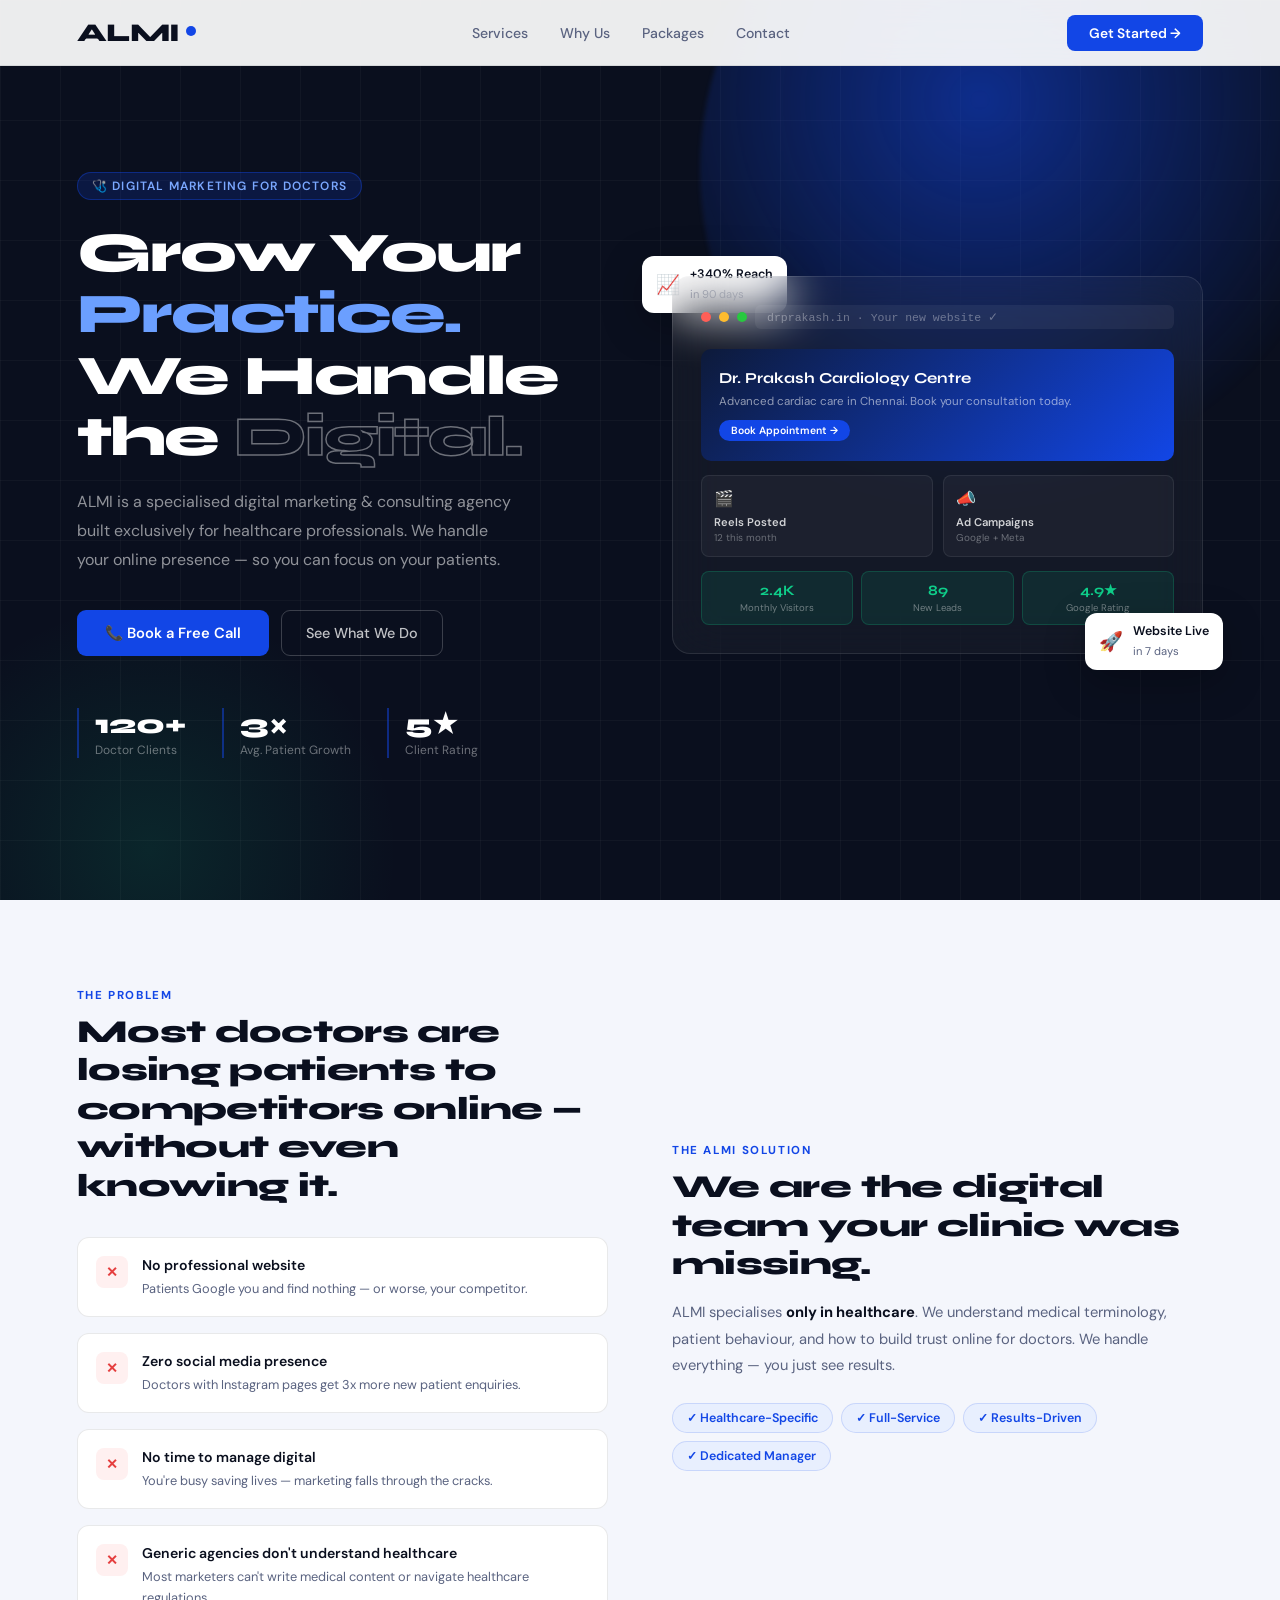
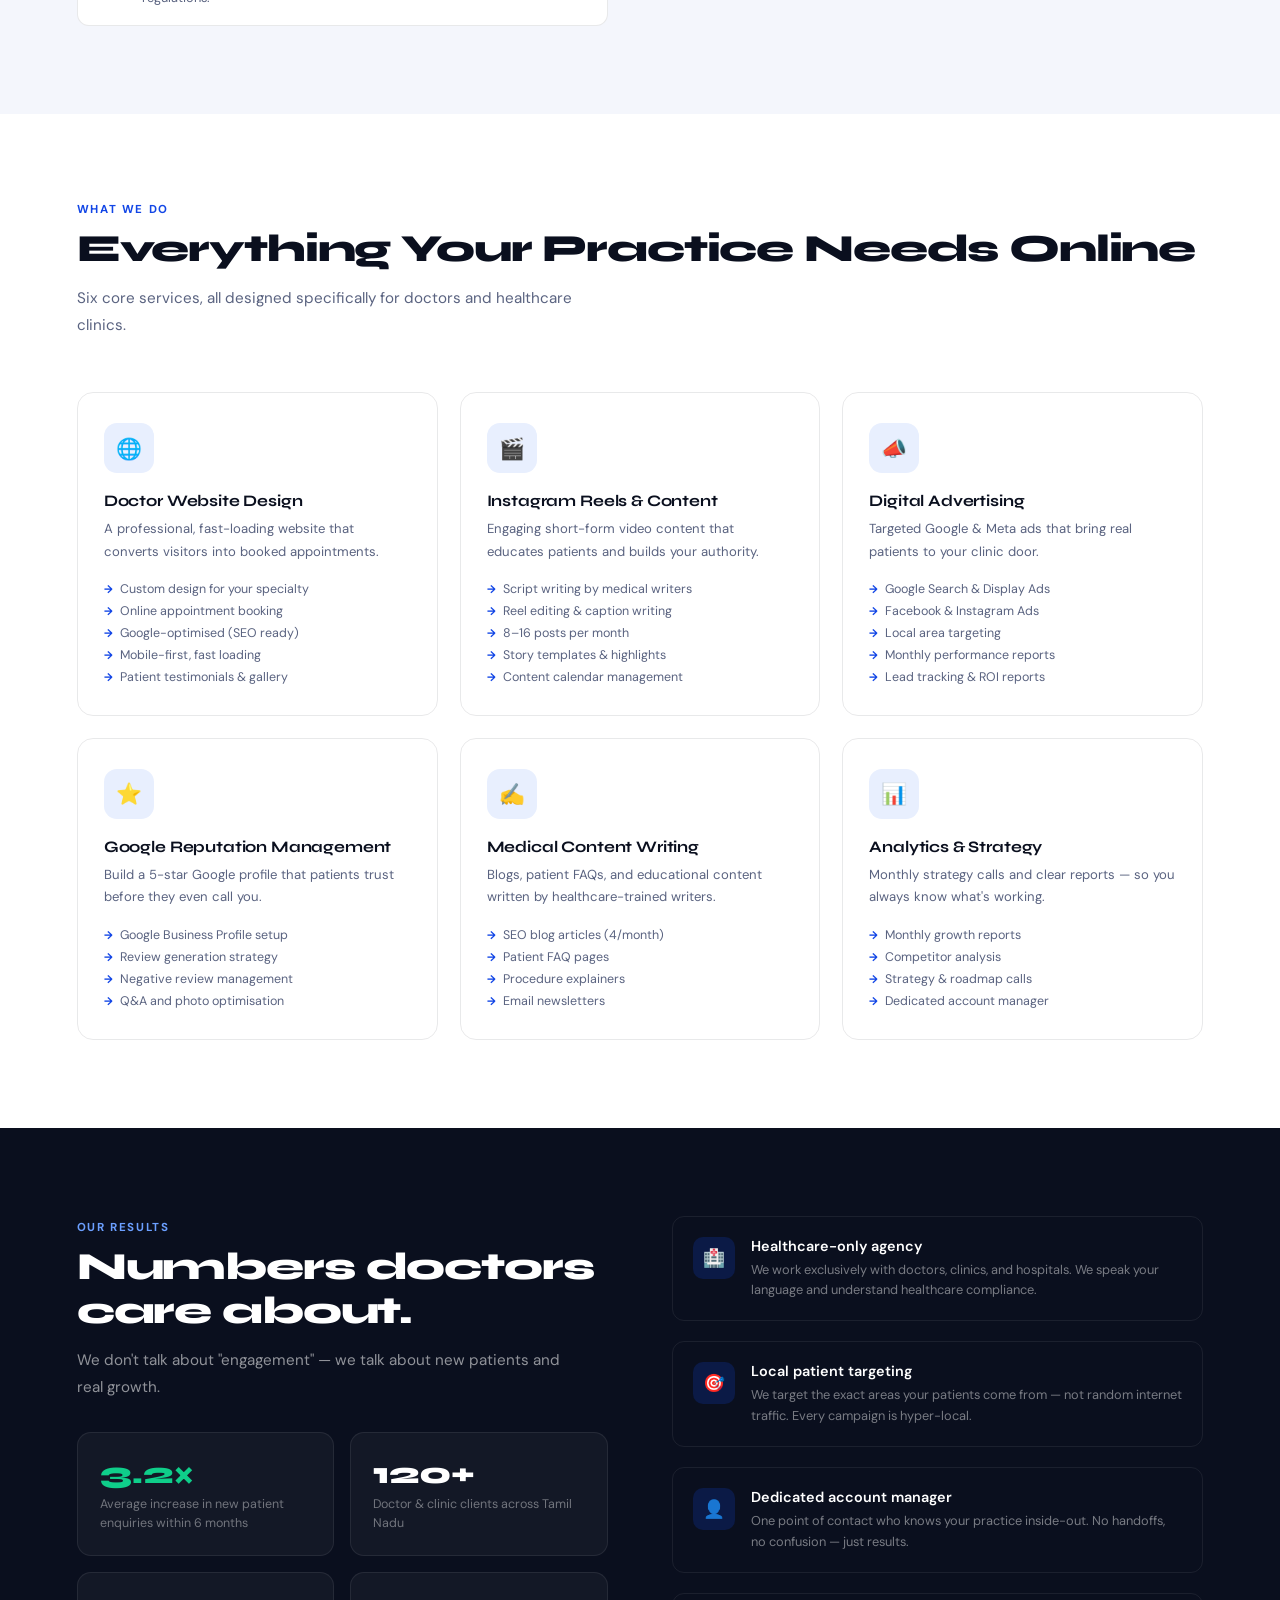
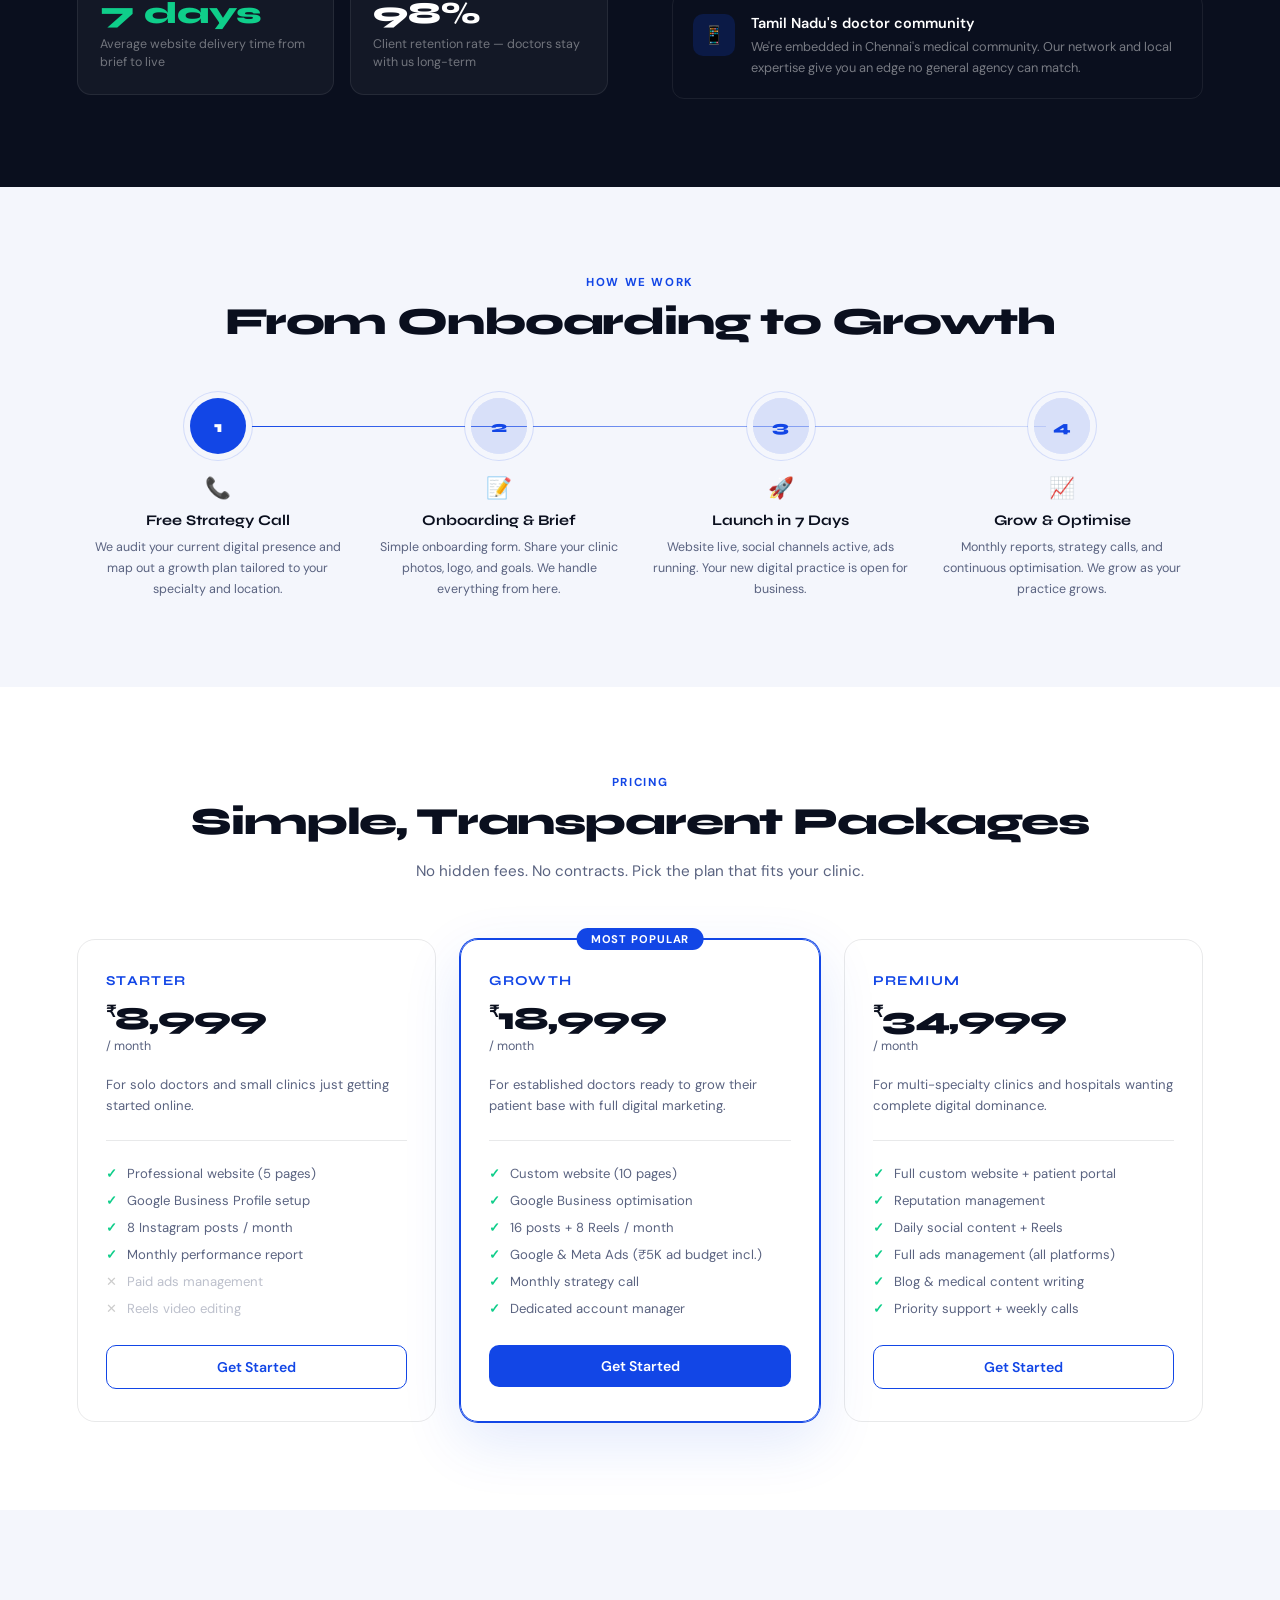
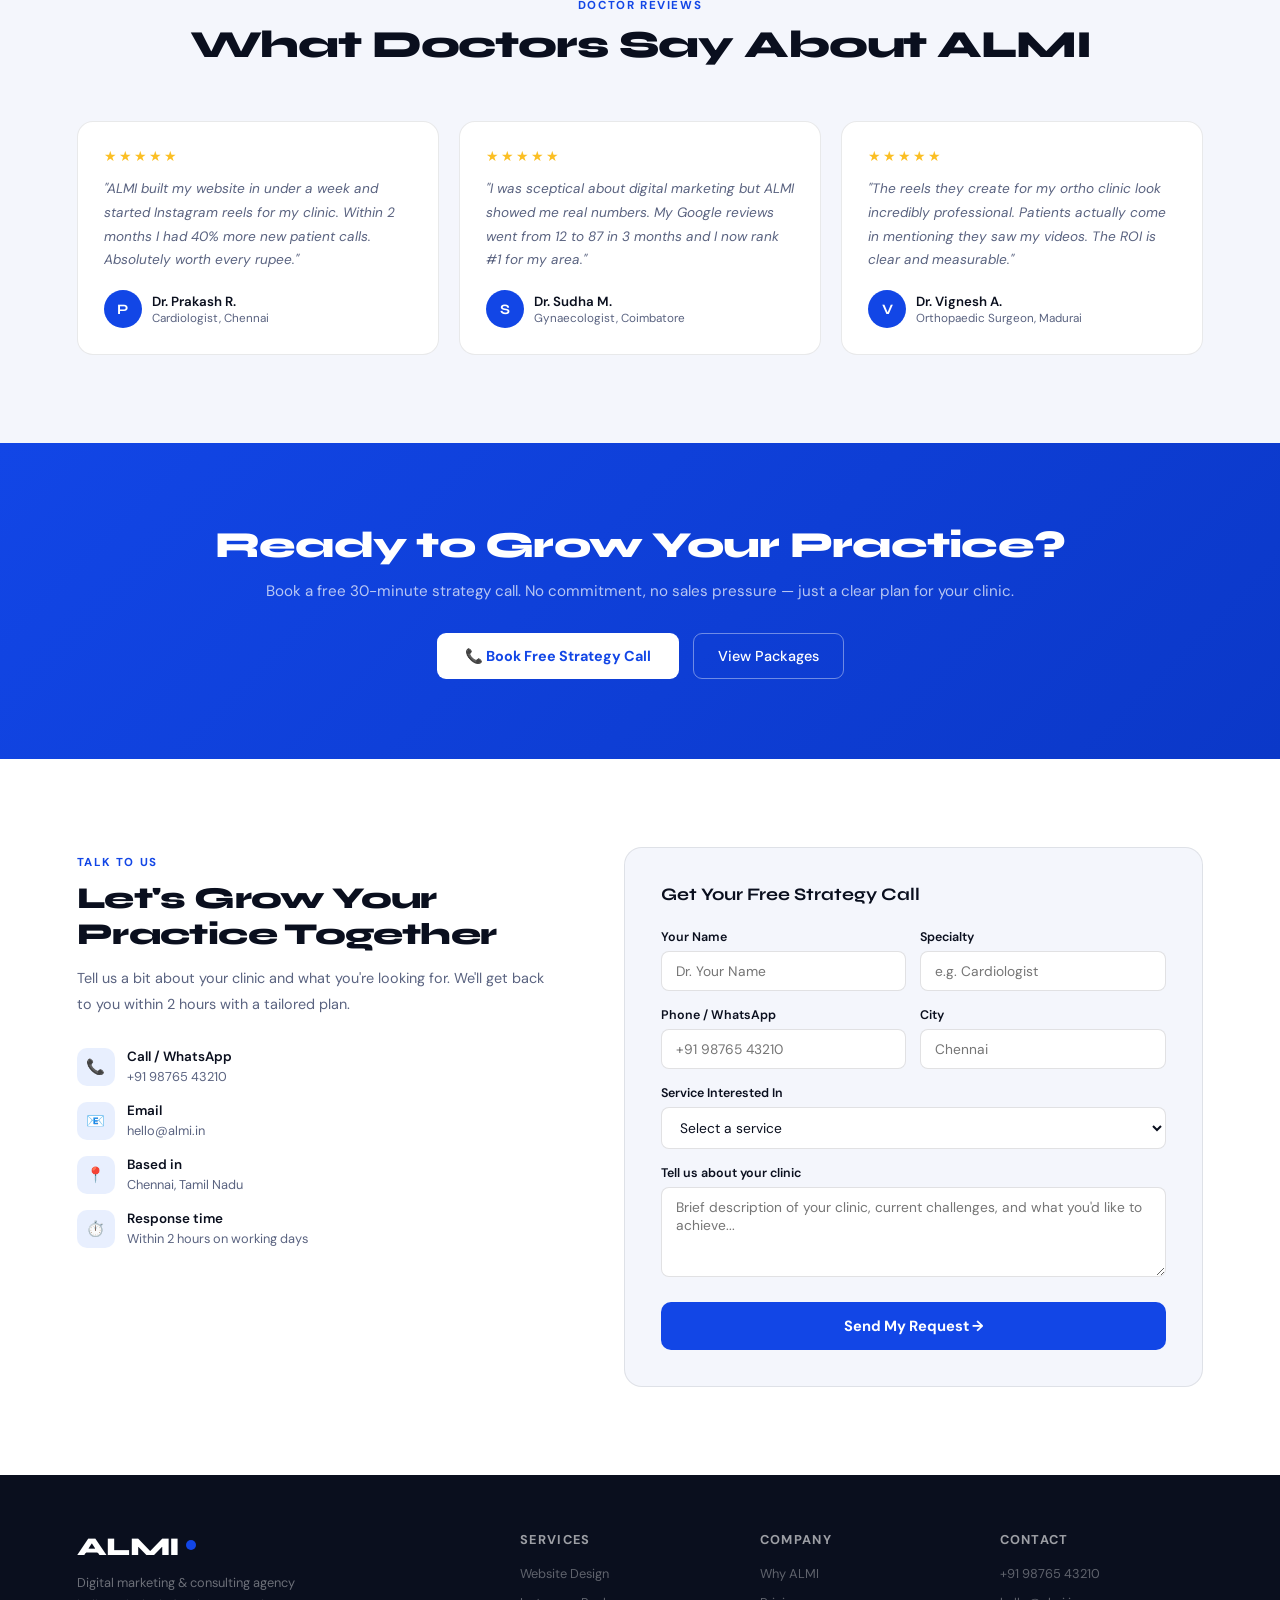
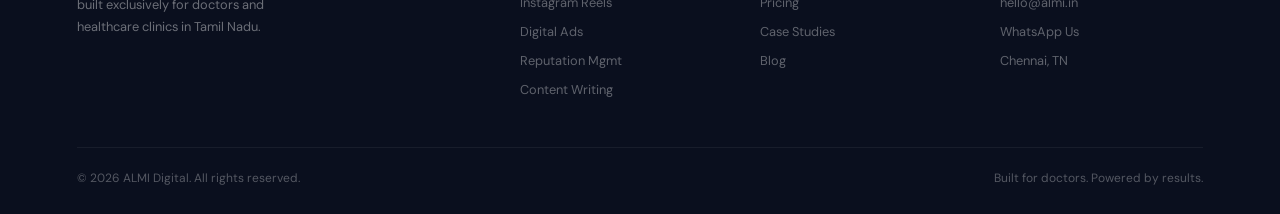
==== Doctor/index.html @ bd68270f "Updated index.html" ====
<!DOCTYPE html>
<html lang="en">
<head>
<meta charset="UTF-8">
<meta name="viewport" content="width=device-width, initial-scale=1.0">
<title>ALMI — Digital Growth for Doctors</title>
<style>
@import url('https://fonts.googleapis.com/css2?family=Syne:wght@400;600;700;800&family=DM+Sans:ital,wght@0,300;0,400;0,500;1,300&display=swap');

:root {
  --ink:    #0A0F1E;
  --white:  #FFFFFF;
  --blue:   #1246E6;
  --blue2:  #2B5BFF;
  --sky:    #E8EFFE;
  --mid:    #5A6380;
  --pale:   #F4F6FC;
  --green:  #0FCE8A;
  --border: rgba(10,15,30,0.09);
}

*{margin:0;padding:0;box-sizing:border-box;}
html{scroll-behavior:smooth;}
body{font-family:'DM Sans',sans-serif;background:var(--white);color:var(--ink);overflow-x:hidden;}

/* ── NAVBAR ── */
nav{
  position:fixed;top:0;width:100%;z-index:200;
  display:flex;align-items:center;justify-content:space-between;
  padding:0 6%;height:66px;
  background:rgba(255,255,255,0.92);
  backdrop-filter:blur(16px);
  border-bottom:1px solid var(--border);
  transition:box-shadow .3s;
}
nav.scrolled{box-shadow:0 4px 30px rgba(18,70,230,0.08);}

.logo{
  font-family:'Syne',sans-serif;font-weight:800;font-size:1.6rem;
  color:var(--ink);letter-spacing:-0.02em;
  display:flex;align-items:center;gap:6px;
}
.logo-dot{
  width:10px;height:10px;border-radius:50%;
  background:var(--blue);display:inline-block;
  margin-bottom:4px;
}

.nav-links{list-style:none;display:flex;gap:32px;}
.nav-links a{
  text-decoration:none;color:var(--mid);font-size:.88rem;font-weight:500;
  transition:color .2s;
}
.nav-links a:hover{color:var(--blue);}

.nav-right{display:flex;align-items:center;gap:14px;}
.btn-nav{
  background:var(--blue);color:white;border:none;
  padding:9px 22px;border-radius:8px;font-size:.86rem;font-weight:600;
  cursor:pointer;transition:all .2s;font-family:'DM Sans',sans-serif;
  text-decoration:none;display:inline-block;
}
.btn-nav:hover{background:var(--blue2);transform:translateY(-1px);}

.hamburger{display:none;flex-direction:column;gap:5px;cursor:pointer;background:none;border:none;}
.hamburger span{width:22px;height:2px;background:var(--ink);border-radius:2px;transition:.3s;display:block;}

/* ── HERO ── */
.hero{
  min-height:100vh;padding:110px 6% 80px;
  display:flex;align-items:center;
  position:relative;overflow:hidden;
  background:var(--ink);
}

/* Subtle grid overlay */
.hero::before{
  content:'';position:absolute;inset:0;
  background-image:
    linear-gradient(rgba(255,255,255,.03) 1px, transparent 1px),
    linear-gradient(90deg, rgba(255,255,255,.03) 1px, transparent 1px);
  background-size:60px 60px;
}

.hero-blob{
  position:absolute;top:-180px;right:-120px;
  width:700px;height:700px;border-radius:50%;
  background:radial-gradient(circle at 40% 40%, rgba(18,70,230,0.55) 0%, transparent 65%);
  filter:blur(2px);
  pointer-events:none;
}
.hero-blob2{
  position:absolute;bottom:-200px;left:-100px;
  width:500px;height:500px;border-radius:50%;
  background:radial-gradient(circle, rgba(15,206,138,0.12) 0%, transparent 70%);
  pointer-events:none;
}

.hero-inner{max-width:1140px;margin:0 auto;width:100%;display:grid;grid-template-columns:1fr 1fr;gap:64px;align-items:center;position:relative;z-index:1;}

.hero-tag{
  display:inline-flex;align-items:center;gap:8px;
  background:rgba(18,70,230,0.18);border:1px solid rgba(18,70,230,0.4);
  color:#7BA8FF;font-size:.75rem;font-weight:600;letter-spacing:.1em;
  text-transform:uppercase;padding:5px 14px;border-radius:20px;margin-bottom:22px;
}

.hero h1{
  font-family:'Syne',sans-serif;
  font-size:clamp(2.2rem,4.5vw,3.5rem);
  font-weight:800;line-height:1.1;
  color:var(--white);
  letter-spacing:-0.03em;margin-bottom:20px;
}
.hero h1 .accent{
  color:transparent;
  -webkit-text-stroke:1.5px rgba(255,255,255,0.4);
}
.hero h1 .blue{color:#6B9FFF;}

.hero-sub{
  font-size:1rem;color:rgba(255,255,255,0.55);
  line-height:1.8;max-width:440px;margin-bottom:36px;
}

.hero-btns{display:flex;gap:12px;flex-wrap:wrap;}
.btn-primary-hero{
  background:var(--blue);color:white;border:none;
  padding:13px 28px;border-radius:9px;font-size:.92rem;font-weight:600;
  cursor:pointer;transition:all .25s;font-family:'DM Sans',sans-serif;
  text-decoration:none;display:inline-flex;align-items:center;gap:8px;
}
.btn-primary-hero:hover{background:var(--blue2);box-shadow:0 8px 28px rgba(18,70,230,0.45);transform:translateY(-2px);}
.btn-ghost{
  background:transparent;color:rgba(255,255,255,0.75);
  border:1px solid rgba(255,255,255,0.2);
  padding:13px 24px;border-radius:9px;font-size:.9rem;font-weight:500;
  cursor:pointer;transition:all .2s;font-family:'DM Sans',sans-serif;
  text-decoration:none;display:inline-block;
}
.btn-ghost:hover{border-color:rgba(255,255,255,0.5);color:white;}

.hero-nums{
  display:flex;gap:36px;margin-top:52px;flex-wrap:wrap;
}
.hnum{border-left:2px solid rgba(18,70,230,0.5);padding-left:16px;}
.hnum-val{font-family:'Syne',sans-serif;font-size:1.7rem;font-weight:800;color:white;}
.hnum-lbl{font-size:.75rem;color:rgba(255,255,255,0.4);margin-top:2px;}

/* Hero right - floating mockup */
.hero-right{position:relative;}

.mock-card{
  background:rgba(255,255,255,0.04);
  border:1px solid rgba(255,255,255,0.1);
  border-radius:18px;padding:28px;
  backdrop-filter:blur(24px);
}

.mock-topbar{
  display:flex;align-items:center;gap:8px;margin-bottom:20px;
}
.mock-dot{width:10px;height:10px;border-radius:50%;background:rgba(255,255,255,0.15);}
.mock-dot.r{background:#FF5F57;}
.mock-dot.y{background:#FEBC2E;}
.mock-dot.g{background:#28C840;}

.mock-browser-url{
  flex:1;background:rgba(255,255,255,0.06);border-radius:6px;
  padding:5px 12px;font-size:.72rem;color:rgba(255,255,255,0.35);
  font-family:monospace;
}

.mock-site-header{
  background:linear-gradient(135deg,#0D1A3A,#1246E6);
  border-radius:10px;padding:20px 18px;margin-bottom:14px;
}
.mock-site-header h3{font-family:'Syne',sans-serif;font-size:.95rem;color:white;margin-bottom:6px;}
.mock-site-header p{font-size:.72rem;color:rgba(255,255,255,0.55);line-height:1.5;}
.mock-cta-pill{
  display:inline-block;background:var(--blue);color:white;
  font-size:.65rem;font-weight:600;padding:4px 12px;border-radius:20px;margin-top:10px;
}

.mock-cards-row{display:grid;grid-template-columns:1fr 1fr;gap:10px;margin-bottom:14px;}
.mock-mini-card{
  background:rgba(255,255,255,0.04);border:1px solid rgba(255,255,255,0.08);
  border-radius:8px;padding:12px;
}
.mock-mini-icon{font-size:1rem;margin-bottom:6px;}
.mock-mini-title{font-size:.7rem;color:rgba(255,255,255,0.8);font-weight:600;}
.mock-mini-sub{font-size:.62rem;color:rgba(255,255,255,0.35);margin-top:2px;}

.mock-stat-row{display:flex;gap:8px;}
.mock-stat-pill{
  flex:1;background:rgba(15,206,138,0.1);border:1px solid rgba(15,206,138,0.2);
  border-radius:8px;padding:10px;text-align:center;
}
.mock-stat-num{font-family:'Syne',sans-serif;font-size:.9rem;color:#0FCE8A;font-weight:700;}
.mock-stat-lbl{font-size:.6rem;color:rgba(255,255,255,0.4);margin-top:2px;}

/* Float badges */
.fbadge{
  position:absolute;background:white;border-radius:12px;
  padding:10px 14px;box-shadow:0 12px 40px rgba(0,0,0,0.25);
  display:flex;align-items:center;gap:10px;
}
.fbadge-icon{font-size:1.2rem;}
.fbadge-text strong{display:block;font-size:.78rem;color:var(--ink);font-weight:600;}
.fbadge-text span{font-size:.7rem;color:var(--mid);}
.fbadge.top-left{top:-20px;left:-30px;}
.fbadge.bot-right{bottom:-16px;right:-20px;}

/* ── SECTION COMMONS ── */
.wrap{max-width:1140px;margin:0 auto;padding:0;}
section{padding:88px 6%;}
.sec-label{
  font-size:.72rem;font-weight:700;letter-spacing:.14em;
  text-transform:uppercase;color:var(--blue);margin-bottom:10px;
}
.sec-title{
  font-family:'Syne',sans-serif;
  font-size:clamp(1.7rem,3vw,2.4rem);
  font-weight:800;letter-spacing:-.03em;
  color:var(--ink);line-height:1.15;margin-bottom:14px;
}
.sec-sub{font-size:.95rem;color:var(--mid);line-height:1.75;max-width:500px;}
.sec-head{margin-bottom:54px;}

/* ── PROBLEM ── */
.problem-section{background:var(--pale);}

.problem-grid{display:grid;grid-template-columns:1fr 1fr;gap:64px;align-items:center;}

.problem-pains{display:flex;flex-direction:column;gap:16px;margin-top:32px;}
.pain-item{
  display:flex;align-items:flex-start;gap:14px;
  background:white;border:1px solid var(--border);border-radius:12px;padding:18px;
}
.pain-x{
  width:32px;height:32px;border-radius:8px;background:#FFF0F0;
  display:flex;align-items:center;justify-content:center;
  font-size:.9rem;flex-shrink:0;color:#E53E3E;font-weight:700;
}
.pain-text strong{display:block;font-size:.88rem;color:var(--ink);font-weight:600;margin-bottom:3px;}
.pain-text span{font-size:.8rem;color:var(--mid);}

.problem-right h2{
  font-family:'Syne',sans-serif;font-size:clamp(1.5rem,2.5vw,2rem);
  font-weight:800;letter-spacing:-.02em;color:var(--ink);margin-bottom:16px;line-height:1.2;
}
.problem-right p{font-size:.92rem;color:var(--mid);line-height:1.8;margin-bottom:24px;}
.problem-right p strong{color:var(--ink);}

.solution-pills{display:flex;flex-wrap:wrap;gap:8px;}
.pill{
  background:var(--sky);color:var(--blue);
  font-size:.78rem;font-weight:600;padding:6px 14px;border-radius:20px;
  border:1px solid rgba(18,70,230,0.15);
}

/* ── SERVICES ── */
.services-section{background:white;}

.services-grid{display:grid;grid-template-columns:repeat(3,1fr);gap:22px;}

.svc-card{
  border:1px solid var(--border);border-radius:16px;padding:30px 26px;
  transition:all .3s;cursor:default;position:relative;overflow:hidden;
}
.svc-card::before{
  content:'';position:absolute;top:0;left:0;right:0;height:3px;
  background:var(--blue);transform:scaleX(0);transform-origin:left;
  transition:transform .3s;
}
.svc-card:hover::before{transform:scaleX(1);}
.svc-card:hover{border-color:rgba(18,70,230,0.2);box-shadow:0 12px 40px rgba(18,70,230,0.08);transform:translateY(-4px);}

.svc-icon{
  width:50px;height:50px;border-radius:13px;
  background:var(--sky);display:flex;align-items:center;justify-content:center;
  font-size:1.3rem;margin-bottom:18px;
  transition:background .3s;
}
.svc-card:hover .svc-icon{background:var(--blue);}

.svc-name{
  font-family:'Syne',sans-serif;font-size:1rem;font-weight:700;
  color:var(--ink);margin-bottom:8px;letter-spacing:-.01em;
}
.svc-desc{font-size:.82rem;color:var(--mid);line-height:1.7;margin-bottom:18px;}

.svc-features{list-style:none;display:flex;flex-direction:column;gap:6px;}
.svc-features li{
  font-size:.78rem;color:var(--mid);
  display:flex;align-items:center;gap:7px;
}
.svc-features li::before{
  content:'→';color:var(--blue);font-size:.7rem;font-weight:700;flex-shrink:0;
}

/* ── RESULTS / WHY ── */
.why-section{background:var(--ink);}

.why-grid{display:grid;grid-template-columns:1fr 1fr;gap:64px;align-items:center;}

.why-left .sec-label{color:#6B9FFF;}
.why-left .sec-title{color:white;}
.why-left .sec-sub{color:rgba(255,255,255,0.55);}

.results-grid{display:grid;grid-template-columns:1fr 1fr;gap:16px;margin-top:32px;}
.result-box{
  background:rgba(255,255,255,0.04);border:1px solid rgba(255,255,255,0.08);
  border-radius:14px;padding:22px;transition:border-color .3s;
}
.result-box:hover{border-color:rgba(18,70,230,0.4);}
.result-val{
  font-family:'Syne',sans-serif;font-size:1.9rem;font-weight:800;
  color:white;margin-bottom:4px;
}
.result-val .green{color:var(--green);}
.result-lbl{font-size:.78rem;color:rgba(255,255,255,0.4);line-height:1.5;}

.why-right{display:flex;flex-direction:column;gap:20px;}
.why-point{
  display:flex;gap:16px;align-items:flex-start;
  padding:20px;border:1px solid rgba(255,255,255,0.07);border-radius:12px;
}
.why-icon{
  width:42px;height:42px;border-radius:10px;
  background:rgba(18,70,230,0.2);display:flex;align-items:center;justify-content:center;
  font-size:1.1rem;flex-shrink:0;
}
.why-point-text h4{font-size:.9rem;font-weight:600;color:white;margin-bottom:5px;}
.why-point-text p{font-size:.8rem;color:rgba(255,255,255,0.45);line-height:1.6;}

/* ── PROCESS ── */
.process-section{background:var(--pale);}

.process-track{
  display:grid;grid-template-columns:repeat(4,1fr);
  gap:0;position:relative;margin-top:12px;
}
.process-track::before{
  content:'';position:absolute;top:28px;left:14%;right:14%;height:1px;
  background:linear-gradient(90deg,var(--blue) 0%,rgba(18,70,230,0.15) 100%);
}

.proc-step{text-align:center;padding:0 12px;position:relative;}
.proc-num{
  width:56px;height:56px;border-radius:50%;
  background:var(--blue);color:white;
  font-family:'Syne',sans-serif;font-size:1rem;font-weight:800;
  display:flex;align-items:center;justify-content:center;
  margin:0 auto 20px;position:relative;z-index:1;
  box-shadow:0 0 0 6px var(--pale), 0 0 0 7px rgba(18,70,230,0.15);
}
.proc-step:nth-child(n+2) .proc-num{background:rgba(18,70,230,0.12);color:var(--blue);}

.proc-icon{font-size:1.3rem;margin-bottom:10px;}
.proc-title{font-family:'Syne',sans-serif;font-size:.92rem;font-weight:700;color:var(--ink);margin-bottom:8px;}
.proc-desc{font-size:.78rem;color:var(--mid);line-height:1.65;}

/* ── PACKAGES ── */
.packages-section{background:white;}

.packages-grid{display:grid;grid-template-columns:repeat(3,1fr);gap:24px;}

.pkg-card{
  border:1.5px solid var(--border);border-radius:18px;
  padding:32px 28px;position:relative;transition:all .3s;
}
.pkg-card.featured{
  border-color:var(--blue);
  box-shadow:0 0 0 1px var(--blue),0 20px 60px rgba(18,70,230,0.12);
}
.pkg-badge{
  position:absolute;top:-12px;left:50%;transform:translateX(-50%);
  background:var(--blue);color:white;
  font-size:.7rem;font-weight:700;letter-spacing:.08em;text-transform:uppercase;
  padding:4px 14px;border-radius:20px;white-space:nowrap;
}

.pkg-name{
  font-family:'Syne',sans-serif;font-size:.85rem;font-weight:700;
  text-transform:uppercase;letter-spacing:.1em;color:var(--blue);margin-bottom:10px;
}
.pkg-price{
  font-family:'Syne',sans-serif;font-size:2rem;font-weight:800;
  color:var(--ink);letter-spacing:-.03em;
}
.pkg-price sup{font-size:1rem;vertical-align:super;}
.pkg-period{font-size:.78rem;color:var(--mid);margin-bottom:20px;}
.pkg-desc{font-size:.82rem;color:var(--mid);line-height:1.6;margin-bottom:24px;padding-bottom:24px;border-bottom:1px solid var(--border);}

.pkg-list{list-style:none;display:flex;flex-direction:column;gap:10px;margin-bottom:28px;}
.pkg-list li{display:flex;align-items:flex-start;gap:10px;font-size:.82rem;color:var(--mid);}
.pkg-list li .chk{color:var(--green);font-weight:700;flex-shrink:0;}
.pkg-list li .cross{color:#ccc;flex-shrink:0;}

.btn-pkg{
  width:100%;padding:12px;border-radius:10px;
  font-size:.88rem;font-weight:600;cursor:pointer;
  font-family:'DM Sans',sans-serif;transition:all .2s;border:none;
}
.btn-pkg.outline{background:transparent;color:var(--blue);border:1.5px solid var(--blue);}
.btn-pkg.outline:hover{background:var(--sky);}
.btn-pkg.fill{background:var(--blue);color:white;}
.btn-pkg.fill:hover{background:var(--blue2);box-shadow:0 6px 20px rgba(18,70,230,0.3);}

/* ── SOCIAL PROOF ── */
.social-proof{background:var(--pale);}

.proof-grid{display:grid;grid-template-columns:repeat(3,1fr);gap:20px;}
.proof-card{
  background:white;border-radius:16px;padding:26px;
  border:1px solid var(--border);
}
.proof-stars{color:#FBBF24;font-size:.85rem;margin-bottom:12px;letter-spacing:2px;}
.proof-quote{font-size:.85rem;color:var(--mid);line-height:1.75;margin-bottom:18px;font-style:italic;}
.proof-author{display:flex;align-items:center;gap:10px;}
.proof-avatar{
  width:38px;height:38px;border-radius:50%;
  background:var(--blue);color:white;
  font-family:'Syne',sans-serif;font-weight:700;font-size:.9rem;
  display:flex;align-items:center;justify-content:center;flex-shrink:0;
}
.proof-name{font-size:.83rem;font-weight:600;color:var(--ink);}
.proof-role{font-size:.73rem;color:var(--mid);}

/* ── CTA STRIP ── */
.cta-strip{
  background:linear-gradient(135deg,var(--blue) 0%,#0B38C8 100%);
  padding:80px 6%;text-align:center;
}
.cta-strip h2{
  font-family:'Syne',sans-serif;font-size:clamp(1.6rem,3vw,2.3rem);
  font-weight:800;color:white;letter-spacing:-.02em;margin-bottom:14px;
}
.cta-strip p{color:rgba(255,255,255,0.7);font-size:.95rem;margin-bottom:32px;}
.cta-btns{display:flex;gap:14px;justify-content:center;flex-wrap:wrap;}
.btn-white{
  background:white;color:var(--blue);border:none;
  padding:13px 28px;border-radius:9px;font-size:.9rem;font-weight:700;
  cursor:pointer;transition:all .2s;font-family:'DM Sans',sans-serif;
}
.btn-white:hover{transform:translateY(-2px);box-shadow:0 8px 24px rgba(0,0,0,0.15);}
.btn-white-ghost{
  background:transparent;color:white;
  border:1.5px solid rgba(255,255,255,0.4);
  padding:13px 24px;border-radius:9px;font-size:.9rem;font-weight:500;
  cursor:pointer;transition:all .2s;font-family:'DM Sans',sans-serif;
}
.btn-white-ghost:hover{border-color:white;}

/* ── CONTACT ── */
.contact-section{background:white;}
.contact-grid{display:grid;grid-template-columns:1fr 1.2fr;gap:64px;align-items:start;}

.contact-info{padding-top:8px;}
.contact-info h2{font-family:'Syne',sans-serif;font-size:1.9rem;font-weight:800;letter-spacing:-.02em;color:var(--ink);margin-bottom:14px;}
.contact-info p{color:var(--mid);font-size:.9rem;line-height:1.8;margin-bottom:30px;}

.c-item{display:flex;align-items:flex-start;gap:12px;margin-bottom:16px;}
.c-icon{
  width:38px;height:38px;border-radius:10px;background:var(--sky);
  display:flex;align-items:center;justify-content:center;font-size:.95rem;flex-shrink:0;
}
.c-text strong{display:block;font-size:.84rem;font-weight:600;color:var(--ink);}
.c-text span{font-size:.8rem;color:var(--mid);}

.contact-form{
  background:var(--pale);border-radius:18px;padding:36px;
  border:1px solid var(--border);
}
.contact-form h3{font-family:'Syne',sans-serif;font-size:1.1rem;font-weight:700;color:var(--ink);margin-bottom:24px;}

.frow{display:grid;grid-template-columns:1fr 1fr;gap:14px;}
.fg{margin-bottom:16px;}
.fg label{display:block;font-size:.78rem;font-weight:600;color:var(--ink);margin-bottom:6px;}
.fg input,.fg select,.fg textarea{
  width:100%;padding:10px 14px;
  border:1.5px solid rgba(10,15,30,0.12);border-radius:8px;
  font-size:.86rem;font-family:'DM Sans',sans-serif;color:var(--ink);
  background:white;outline:none;transition:border-color .2s;
}
.fg input:focus,.fg select:focus,.fg textarea:focus{border-color:var(--blue);}
.fg textarea{resize:vertical;min-height:90px;}

.btn-submit{
  width:100%;background:var(--blue);color:white;border:none;
  padding:14px;border-radius:10px;font-size:.92rem;font-weight:700;
  cursor:pointer;transition:all .2s;font-family:'DM Sans',sans-serif;margin-top:4px;
}
.btn-submit:hover{background:var(--blue2);transform:translateY(-1px);}

.form-success{
  display:none;background:#E8FFF5;border:1.5px solid #A7EAD9;
  border-radius:10px;padding:16px;text-align:center;
  color:#0A6B4A;font-weight:500;font-size:.88rem;margin-top:14px;
}

/* ── FOOTER ── */
footer{background:var(--ink);padding:56px 6% 28px;}
.footer-inner{display:grid;grid-template-columns:2fr 1fr 1fr 1fr;gap:36px;margin-bottom:40px;}
.footer-brand p{font-size:.8rem;color:rgba(255,255,255,0.4);line-height:1.7;max-width:220px;margin-top:10px;}
.footer-col h5{font-size:.8rem;font-weight:700;color:rgba(255,255,255,0.6);text-transform:uppercase;letter-spacing:.1em;margin-bottom:14px;}
.footer-col ul{list-style:none;}
.footer-col li{margin-bottom:8px;}
.footer-col a{color:rgba(255,255,255,0.35);font-size:.8rem;text-decoration:none;transition:color .2s;}
.footer-col a:hover{color:white;}
.footer-bottom{border-top:1px solid rgba(255,255,255,0.06);padding-top:22px;display:flex;justify-content:space-between;align-items:center;flex-wrap:wrap;gap:8px;}
.footer-copy{font-size:.75rem;color:rgba(255,255,255,0.3);}

/* ── MOBILE ── */
.mobile-nav{
  display:none;position:fixed;top:66px;left:0;right:0;
  background:white;border-bottom:1px solid var(--border);
  padding:20px 6%;z-index:199;
  flex-direction:column;gap:14px;
  box-shadow:0 8px 30px rgba(10,15,30,0.1);
}
.mobile-nav.open{display:flex;}
.mobile-nav a{color:var(--mid);text-decoration:none;font-size:.95rem;font-weight:500;}

/* ── ANIMATIONS ── */
.fade-in{opacity:0;transform:translateY(24px);transition:opacity .55s ease,transform .55s ease;}
.fade-in.vis{opacity:1;transform:translateY(0);}

/* ── RESPONSIVE ── */
@media(max-width:960px){
  .hero-inner{grid-template-columns:1fr;}
  .hero-right{display:none;}
  .problem-grid,.why-grid,.contact-grid{grid-template-columns:1fr;}
  .services-grid,.packages-grid,.proof-grid{grid-template-columns:1fr 1fr;}
  .process-track{grid-template-columns:1fr 1fr;gap:28px;}
  .process-track::before{display:none;}
  .footer-inner{grid-template-columns:1fr 1fr;}
  .nav-links,.nav-right .btn-nav{display:none;}
  .hamburger{display:flex;}
}
@media(max-width:560px){
  .services-grid,.packages-grid,.proof-grid,.process-track{grid-template-columns:1fr;}
  .frow{grid-template-columns:1fr;}
  .footer-inner{grid-template-columns:1fr;}
  .hero-nums{gap:20px;}
}
</style>
</head>
<body>

<!-- NAV -->
<nav id="nav">
  <div class="logo">ALMI<div class="logo-dot"></div></div>
  <ul class="nav-links">
    <li><a href="#services">Services</a></li>
    <li><a href="#why">Why Us</a></li>
    <li><a href="#packages">Packages</a></li>
    <li><a href="#contact">Contact</a></li>
  </ul>
  <div class="nav-right">
    <a href="#contact" class="btn-nav">Get Started →</a>
    <button class="hamburger" id="ham" aria-label="Menu">
      <span></span><span></span><span></span>
    </button>
  </div>
</nav>

<div class="mobile-nav" id="mobNav">
  <a href="#services" onclick="closeMob()">Services</a>
  <a href="#why" onclick="closeMob()">Why Us</a>
  <a href="#packages" onclick="closeMob()">Packages</a>
  <a href="#contact" onclick="closeMob()">Get Started</a>
</div>

<!-- HERO -->
<section class="hero">
  <div class="hero-blob"></div>
  <div class="hero-blob2"></div>
  <div class="hero-inner">
    <div>
      <div class="hero-tag">🩺 Digital Marketing for Doctors</div>
      <h1>
        Grow Your <span class="blue">Practice.</span><br>
        We Handle the <span class="accent">Digital.</span>
      </h1>
      <p class="hero-sub">
        ALMI is a specialised digital marketing & consulting agency built exclusively for healthcare professionals. We handle your online presence — so you can focus on your patients.
      </p>
      <div class="hero-btns">
        <a href="#contact" class="btn-primary-hero">📞 Book a Free Call</a>
        <a href="#services" class="btn-ghost">See What We Do</a>
      </div>
      <div class="hero-nums">
        <div class="hnum"><div class="hnum-val">120+</div><div class="hnum-lbl">Doctor Clients</div></div>
        <div class="hnum"><div class="hnum-val">3×</div><div class="hnum-lbl">Avg. Patient Growth</div></div>
        <div class="hnum"><div class="hnum-val">5★</div><div class="hnum-lbl">Client Rating</div></div>
      </div>
    </div>

    <!-- Floating browser mockup -->
    <div class="hero-right">
      <div class="fbadge top-left">
        <div class="fbadge-icon">📈</div>
        <div class="fbadge-text"><strong>+340% Reach</strong><span>in 90 days</span></div>
      </div>

      <div class="mock-card">
        <div class="mock-topbar">
          <div class="mock-dot r"></div>
          <div class="mock-dot y"></div>
          <div class="mock-dot g"></div>
          <div class="mock-browser-url">drprakash.in · Your new website ✓</div>
        </div>
        <div class="mock-site-header">
          <h3>Dr. Prakash Cardiology Centre</h3>
          <p>Advanced cardiac care in Chennai. Book your consultation today.</p>
          <div class="mock-cta-pill">Book Appointment →</div>
        </div>
        <div class="mock-cards-row">
          <div class="mock-mini-card">
            <div class="mock-mini-icon">🎬</div>
            <div class="mock-mini-title">Reels Posted</div>
            <div class="mock-mini-sub">12 this month</div>
          </div>
          <div class="mock-mini-card">
            <div class="mock-mini-icon">📣</div>
            <div class="mock-mini-title">Ad Campaigns</div>
            <div class="mock-mini-sub">Google + Meta</div>
          </div>
        </div>
        <div class="mock-stat-row">
          <div class="mock-stat-pill"><div class="mock-stat-num">2.4K</div><div class="mock-stat-lbl">Monthly Visitors</div></div>
          <div class="mock-stat-pill"><div class="mock-stat-num">89</div><div class="mock-stat-lbl">New Leads</div></div>
          <div class="mock-stat-pill"><div class="mock-stat-num">4.9★</div><div class="mock-stat-lbl">Google Rating</div></div>
        </div>
      </div>

      <div class="fbadge bot-right">
        <div class="fbadge-icon">🚀</div>
        <div class="fbadge-text"><strong>Website Live</strong><span>in 7 days</span></div>
      </div>
    </div>
  </div>
</section>

<!-- PROBLEM -->
<section class="problem-section">
  <div class="wrap">
    <div class="problem-grid">
      <div>
        <div class="sec-label">The Problem</div>
        <h2 class="sec-title" style="font-family:'Syne',sans-serif;font-size:clamp(1.6rem,2.5vw,2rem);font-weight:800;letter-spacing:-.02em;color:var(--ink);line-height:1.2;margin-bottom:0;">Most doctors are losing patients to competitors online — without even knowing it.</h2>
        <div class="problem-pains">
          <div class="pain-item">
            <div class="pain-x">✕</div>
            <div class="pain-text"><strong>No professional website</strong><span>Patients Google you and find nothing — or worse, your competitor.</span></div>
          </div>
          <div class="pain-item">
            <div class="pain-x">✕</div>
            <div class="pain-text"><strong>Zero social media presence</strong><span>Doctors with Instagram pages get 3x more new patient enquiries.</span></div>
          </div>
          <div class="pain-item">
            <div class="pain-x">✕</div>
            <div class="pain-text"><strong>No time to manage digital</strong><span>You're busy saving lives — marketing falls through the cracks.</span></div>
          </div>
          <div class="pain-item">
            <div class="pain-x">✕</div>
            <div class="pain-text"><strong>Generic agencies don't understand healthcare</strong><span>Most marketers can't write medical content or navigate healthcare regulations.</span></div>
          </div>
        </div>
      </div>
      <div class="problem-right">
        <div class="sec-label">The ALMI Solution</div>
        <h2>We are the digital team your clinic was missing.</h2>
        <p>ALMI specialises <strong>only in healthcare</strong>. We understand medical terminology, patient behaviour, and how to build trust online for doctors. We handle everything — you just see results.</p>
        <div class="solution-pills">
          <span class="pill">✓ Healthcare-Specific</span>
          <span class="pill">✓ Full-Service</span>
          <span class="pill">✓ Results-Driven</span>
          <span class="pill">✓ Dedicated Manager</span>
        </div>
      </div>
    </div>
  </div>
</section>

<!-- SERVICES -->
<section class="services-section" id="services">
  <div class="wrap">
    <div class="sec-head">
      <div class="sec-label">What We Do</div>
      <h2 class="sec-title">Everything Your Practice Needs Online</h2>
      <p class="sec-sub">Six core services, all designed specifically for doctors and healthcare clinics.</p>
    </div>
    <div class="services-grid fade-in">

      <div class="svc-card">
        <div class="svc-icon">🌐</div>
        <div class="svc-name">Doctor Website Design</div>
        <div class="svc-desc">A professional, fast-loading website that converts visitors into booked appointments.</div>
        <ul class="svc-features">
          <li>Custom design for your specialty</li>
          <li>Online appointment booking</li>
          <li>Google-optimised (SEO ready)</li>
          <li>Mobile-first, fast loading</li>
          <li>Patient testimonials & gallery</li>
        </ul>
      </div>

      <div class="svc-card">
        <div class="svc-icon">🎬</div>
        <div class="svc-name">Instagram Reels & Content</div>
        <div class="svc-desc">Engaging short-form video content that educates patients and builds your authority.</div>
        <ul class="svc-features">
          <li>Script writing by medical writers</li>
          <li>Reel editing & caption writing</li>
          <li>8–16 posts per month</li>
          <li>Story templates & highlights</li>
          <li>Content calendar management</li>
        </ul>
      </div>

      <div class="svc-card">
        <div class="svc-icon">📣</div>
        <div class="svc-name">Digital Advertising</div>
        <div class="svc-desc">Targeted Google & Meta ads that bring real patients to your clinic door.</div>
        <ul class="svc-features">
          <li>Google Search & Display Ads</li>
          <li>Facebook & Instagram Ads</li>
          <li>Local area targeting</li>
          <li>Monthly performance reports</li>
          <li>Lead tracking & ROI reports</li>
        </ul>
      </div>

      <div class="svc-card">
        <div class="svc-icon">⭐</div>
        <div class="svc-name">Google Reputation Management</div>
        <div class="svc-desc">Build a 5-star Google profile that patients trust before they even call you.</div>
        <ul class="svc-features">
          <li>Google Business Profile setup</li>
          <li>Review generation strategy</li>
          <li>Negative review management</li>
          <li>Q&A and photo optimisation</li>
        </ul>
      </div>

      <div class="svc-card">
        <div class="svc-icon">✍️</div>
        <div class="svc-name">Medical Content Writing</div>
        <div class="svc-desc">Blogs, patient FAQs, and educational content written by healthcare-trained writers.</div>
        <ul class="svc-features">
          <li>SEO blog articles (4/month)</li>
          <li>Patient FAQ pages</li>
          <li>Procedure explainers</li>
          <li>Email newsletters</li>
        </ul>
      </div>

      <div class="svc-card">
        <div class="svc-icon">📊</div>
        <div class="svc-name">Analytics & Strategy</div>
        <div class="svc-desc">Monthly strategy calls and clear reports — so you always know what's working.</div>
        <ul class="svc-features">
          <li>Monthly growth reports</li>
          <li>Competitor analysis</li>
          <li>Strategy & roadmap calls</li>
          <li>Dedicated account manager</li>
        </ul>
      </div>

    </div>
  </div>
</section>

<!-- WHY ALMI -->
<section class="why-section" id="why">
  <div class="wrap">
    <div class="why-grid">
      <div class="why-left">
        <div class="sec-label">Our Results</div>
        <h2 class="sec-title">Numbers doctors care about.</h2>
        <p class="sec-sub">We don't talk about "engagement" — we talk about new patients and real growth.</p>
        <div class="results-grid">
          <div class="result-box"><div class="result-val"><span class="green">3.2×</span></div><div class="result-lbl">Average increase in new patient enquiries within 6 months</div></div>
          <div class="result-box"><div class="result-val">120+</div><div class="result-lbl">Doctor & clinic clients across Tamil Nadu</div></div>
          <div class="result-box"><div class="result-val"><span class="green">7 days</span></div><div class="result-lbl">Average website delivery time from brief to live</div></div>
          <div class="result-box"><div class="result-val">98%</div><div class="result-lbl">Client retention rate — doctors stay with us long-term</div></div>
        </div>
      </div>
      <div class="why-right">
        <div class="why-point">
          <div class="why-icon">🏥</div>
          <div class="why-point-text"><h4>Healthcare-only agency</h4><p>We work exclusively with doctors, clinics, and hospitals. We speak your language and understand healthcare compliance.</p></div>
        </div>
        <div class="why-point">
          <div class="why-icon">🎯</div>
          <div class="why-point-text"><h4>Local patient targeting</h4><p>We target the exact areas your patients come from — not random internet traffic. Every campaign is hyper-local.</p></div>
        </div>
        <div class="why-point">
          <div class="why-icon">👤</div>
          <div class="why-point-text"><h4>Dedicated account manager</h4><p>One point of contact who knows your practice inside-out. No handoffs, no confusion — just results.</p></div>
        </div>
        <div class="why-point">
          <div class="why-icon">📱</div>
          <div class="why-point-text"><h4>Tamil Nadu's doctor community</h4><p>We're embedded in Chennai's medical community. Our network and local expertise give you an edge no general agency can match.</p></div>
        </div>
      </div>
    </div>
  </div>
</section>

<!-- PROCESS -->
<section class="process-section">
  <div class="wrap">
    <div class="sec-head" style="text-align:center;">
      <div class="sec-label">How We Work</div>
      <h2 class="sec-title">From Onboarding to Growth</h2>
    </div>
    <div class="process-track fade-in">
      <div class="proc-step">
        <div class="proc-num">1</div>
        <div class="proc-icon">📞</div>
        <div class="proc-title">Free Strategy Call</div>
        <div class="proc-desc">We audit your current digital presence and map out a growth plan tailored to your specialty and location.</div>
      </div>
      <div class="proc-step">
        <div class="proc-num">2</div>
        <div class="proc-icon">📝</div>
        <div class="proc-title">Onboarding & Brief</div>
        <div class="proc-desc">Simple onboarding form. Share your clinic photos, logo, and goals. We handle everything from here.</div>
      </div>
      <div class="proc-step">
        <div class="proc-num">3</div>
        <div class="proc-icon">🚀</div>
        <div class="proc-title">Launch in 7 Days</div>
        <div class="proc-desc">Website live, social channels active, ads running. Your new digital practice is open for business.</div>
      </div>
      <div class="proc-step">
        <div class="proc-num">4</div>
        <div class="proc-icon">📈</div>
        <div class="proc-title">Grow & Optimise</div>
        <div class="proc-desc">Monthly reports, strategy calls, and continuous optimisation. We grow as your practice grows.</div>
      </div>
    </div>
  </div>
</section>

<!-- PACKAGES -->
<section class="packages-section" id="packages">
  <div class="wrap">
    <div class="sec-head" style="text-align:center;">
      <div class="sec-label">Pricing</div>
      <h2 class="sec-title">Simple, Transparent Packages</h2>
      <p class="sec-sub" style="margin:0 auto;">No hidden fees. No contracts. Pick the plan that fits your clinic.</p>
    </div>
    <div class="packages-grid fade-in">

      <div class="pkg-card">
        <div class="pkg-name">Starter</div>
        <div class="pkg-price"><sup>₹</sup>8,999</div>
        <div class="pkg-period">/ month</div>
        <div class="pkg-desc">For solo doctors and small clinics just getting started online.</div>
        <ul class="pkg-list">
          <li><span class="chk">✓</span>Professional website (5 pages)</li>
          <li><span class="chk">✓</span>Google Business Profile setup</li>
          <li><span class="chk">✓</span>8 Instagram posts / month</li>
          <li><span class="chk">✓</span>Monthly performance report</li>
          <li><span class="cross">✕</span><span style="opacity:.4">Paid ads management</span></li>
          <li><span class="cross">✕</span><span style="opacity:.4">Reels video editing</span></li>
        </ul>
        <button class="btn-pkg outline" onclick="document.getElementById('contact').scrollIntoView({behavior:'smooth'})">Get Started</button>
      </div>

      <div class="pkg-card featured">
        <div class="pkg-badge">Most Popular</div>
        <div class="pkg-name">Growth</div>
        <div class="pkg-price"><sup>₹</sup>18,999</div>
        <div class="pkg-period">/ month</div>
        <div class="pkg-desc">For established doctors ready to grow their patient base with full digital marketing.</div>
        <ul class="pkg-list">
          <li><span class="chk">✓</span>Custom website (10 pages)</li>
          <li><span class="chk">✓</span>Google Business optimisation</li>
          <li><span class="chk">✓</span>16 posts + 8 Reels / month</li>
          <li><span class="chk">✓</span>Google & Meta Ads (₹5K ad budget incl.)</li>
          <li><span class="chk">✓</span>Monthly strategy call</li>
          <li><span class="chk">✓</span>Dedicated account manager</li>
        </ul>
        <button class="btn-pkg fill" onclick="document.getElementById('contact').scrollIntoView({behavior:'smooth'})">Get Started</button>
      </div>

      <div class="pkg-card">
        <div class="pkg-name">Premium</div>
        <div class="pkg-price"><sup>₹</sup>34,999</div>
        <div class="pkg-period">/ month</div>
        <div class="pkg-desc">For multi-specialty clinics and hospitals wanting complete digital dominance.</div>
        <ul class="pkg-list">
          <li><span class="chk">✓</span>Full custom website + patient portal</li>
          <li><span class="chk">✓</span>Reputation management</li>
          <li><span class="chk">✓</span>Daily social content + Reels</li>
          <li><span class="chk">✓</span>Full ads management (all platforms)</li>
          <li><span class="chk">✓</span>Blog & medical content writing</li>
          <li><span class="chk">✓</span>Priority support + weekly calls</li>
        </ul>
        <button class="btn-pkg outline" onclick="document.getElementById('contact').scrollIntoView({behavior:'smooth'})">Get Started</button>
      </div>

    </div>
  </div>
</section>

<!-- TESTIMONIALS -->
<section class="social-proof">
  <div class="wrap">
    <div class="sec-head" style="text-align:center;">
      <div class="sec-label">Doctor Reviews</div>
      <h2 class="sec-title">What Doctors Say About ALMI</h2>
    </div>
    <div class="proof-grid fade-in">
      <div class="proof-card">
        <div class="proof-stars">★★★★★</div>
        <p class="proof-quote">"ALMI built my website in under a week and started Instagram reels for my clinic. Within 2 months I had 40% more new patient calls. Absolutely worth every rupee."</p>
        <div class="proof-author">
          <div class="proof-avatar">P</div>
          <div><div class="proof-name">Dr. Prakash R.</div><div class="proof-role">Cardiologist, Chennai</div></div>
        </div>
      </div>
      <div class="proof-card">
        <div class="proof-stars">★★★★★</div>
        <p class="proof-quote">"I was sceptical about digital marketing but ALMI showed me real numbers. My Google reviews went from 12 to 87 in 3 months and I now rank #1 for my area."</p>
        <div class="proof-author">
          <div class="proof-avatar">S</div>
          <div><div class="proof-name">Dr. Sudha M.</div><div class="proof-role">Gynaecologist, Coimbatore</div></div>
        </div>
      </div>
      <div class="proof-card">
        <div class="proof-stars">★★★★★</div>
        <p class="proof-quote">"The reels they create for my ortho clinic look incredibly professional. Patients actually come in mentioning they saw my videos. The ROI is clear and measurable."</p>
        <div class="proof-author">
          <div class="proof-avatar">V</div>
          <div><div class="proof-name">Dr. Vignesh A.</div><div class="proof-role">Orthopaedic Surgeon, Madurai</div></div>
        </div>
      </div>
    </div>
  </div>
</section>

<!-- CTA STRIP -->
<div class="cta-strip">
  <h2>Ready to Grow Your Practice?</h2>
  <p>Book a free 30-minute strategy call. No commitment, no sales pressure — just a clear plan for your clinic.</p>
  <div class="cta-btns">
    <button class="btn-white" onclick="document.getElementById('contact').scrollIntoView({behavior:'smooth'})">📞 Book Free Strategy Call</button>
    <button class="btn-white-ghost" onclick="document.getElementById('packages').scrollIntoView({behavior:'smooth'})">View Packages</button>
  </div>
</div>

<!-- CONTACT -->
<section class="contact-section" id="contact">
  <div class="wrap">
    <div class="contact-grid">
      <div class="contact-info">
        <div class="sec-label">Talk to Us</div>
        <h2>Let's Grow Your Practice Together</h2>
        <p>Tell us a bit about your clinic and what you're looking for. We'll get back to you within 2 hours with a tailored plan.</p>
        <div class="c-item">
          <div class="c-icon">📞</div>
          <div class="c-text"><strong>Call / WhatsApp</strong><span>+91 98765 43210</span></div>
        </div>
        <div class="c-item">
          <div class="c-icon">📧</div>
          <div class="c-text"><strong>Email</strong><span>hello@almi.in</span></div>
        </div>
        <div class="c-item">
          <div class="c-icon">📍</div>
          <div class="c-text"><strong>Based in</strong><span>Chennai, Tamil Nadu</span></div>
        </div>
        <div class="c-item">
          <div class="c-icon">⏱️</div>
          <div class="c-text"><strong>Response time</strong><span>Within 2 hours on working days</span></div>
        </div>
      </div>
      <div class="contact-form">
        <h3>Get Your Free Strategy Call</h3>
        <div class="frow">
          <div class="fg"><label>Your Name</label><input type="text" id="cname" placeholder="Dr. Your Name"></div>
          <div class="fg"><label>Specialty</label><input type="text" id="cspec" placeholder="e.g. Cardiologist"></div>
        </div>
        <div class="frow">
          <div class="fg"><label>Phone / WhatsApp</label><input type="tel" id="cphone" placeholder="+91 98765 43210"></div>
          <div class="fg"><label>City</label><input type="text" id="ccity" placeholder="Chennai"></div>
        </div>
        <div class="fg">
          <label>Service Interested In</label>
          <select id="cservice">
            <option value="">Select a service</option>
            <option>Website Design</option>
            <option>Instagram Reels & Content</option>
            <option>Digital Advertising (Google / Meta)</option>
            <option>Google Reputation Management</option>
            <option>Full Growth Package</option>
            <option>Not sure – need advice</option>
          </select>
        </div>
        <div class="fg">
          <label>Tell us about your clinic</label>
          <textarea id="cmsg" placeholder="Brief description of your clinic, current challenges, and what you'd like to achieve..."></textarea>
        </div>
        <button class="btn-submit" onclick="submitContact()">Send My Request →</button>
        <div class="form-success" id="cSuccess">🎉 Request received! We'll WhatsApp you within 2 hours with next steps.</div>
      </div>
    </div>
  </div>
</section>

<!-- FOOTER -->
<footer>
  <div class="footer-inner">
    <div class="footer-brand">
      <div class="logo" style="color:white;">ALMI<div class="logo-dot"></div></div>
      <p>Digital marketing & consulting agency built exclusively for doctors and healthcare clinics in Tamil Nadu.</p>
    </div>
    <div class="footer-col">
      <h5>Services</h5>
      <ul>
        <li><a href="#services">Website Design</a></li>
        <li><a href="#services">Instagram Reels</a></li>
        <li><a href="#services">Digital Ads</a></li>
        <li><a href="#services">Reputation Mgmt</a></li>
        <li><a href="#services">Content Writing</a></li>
      </ul>
    </div>
    <div class="footer-col">
      <h5>Company</h5>
      <ul>
        <li><a href="#why">Why ALMI</a></li>
        <li><a href="#packages">Pricing</a></li>
        <li><a href="#">Case Studies</a></li>
        <li><a href="#">Blog</a></li>
      </ul>
    </div>
    <div class="footer-col">
      <h5>Contact</h5>
      <ul>
        <li><a href="tel:+919876543210">+91 98765 43210</a></li>
        <li><a href="mailto:hello@almi.in">hello@almi.in</a></li>
        <li><a href="#">WhatsApp Us</a></li>
        <li><a href="#">Chennai, TN</a></li>
      </ul>
    </div>
  </div>
  <div class="footer-bottom">
    <span class="footer-copy">© 2026 ALMI Digital. All rights reserved.</span>
    <span class="footer-copy">Built for doctors. Powered by results.</span>
  </div>
</footer>

<script>
// Nav scroll
window.addEventListener('scroll',()=>{
  document.getElementById('nav').classList.toggle('scrolled',scrollY>20);
});

// Hamburger
document.getElementById('ham').onclick=()=>{
  document.getElementById('mobNav').classList.toggle('open');
};
function closeMob(){document.getElementById('mobNav').classList.remove('open');}

// Scroll animations
const obs=new IntersectionObserver(es=>{
  es.forEach(e=>{if(e.isIntersecting)e.target.classList.add('vis');});
},{threshold:0.1});
document.querySelectorAll('.fade-in').forEach(el=>obs.observe(el));

// Contact form
function submitContact(){
  const name=document.getElementById('cname').value.trim();
  const phone=document.getElementById('cphone').value.trim();
  const service=document.getElementById('cservice').value;
  if(!name||!phone||!service){alert('Please fill in your name, phone number, and select a service.');return;}
  const btn=document.querySelector('.btn-submit');
  btn.disabled=true;btn.textContent='✓ Sent!';btn.style.background='#0FCE8A';
  document.getElementById('cSuccess').style.display='block';
  document.getElementById('cSuccess').scrollIntoView({behavior:'smooth',block:'nearest'});
}
</script>
</body>
</html>
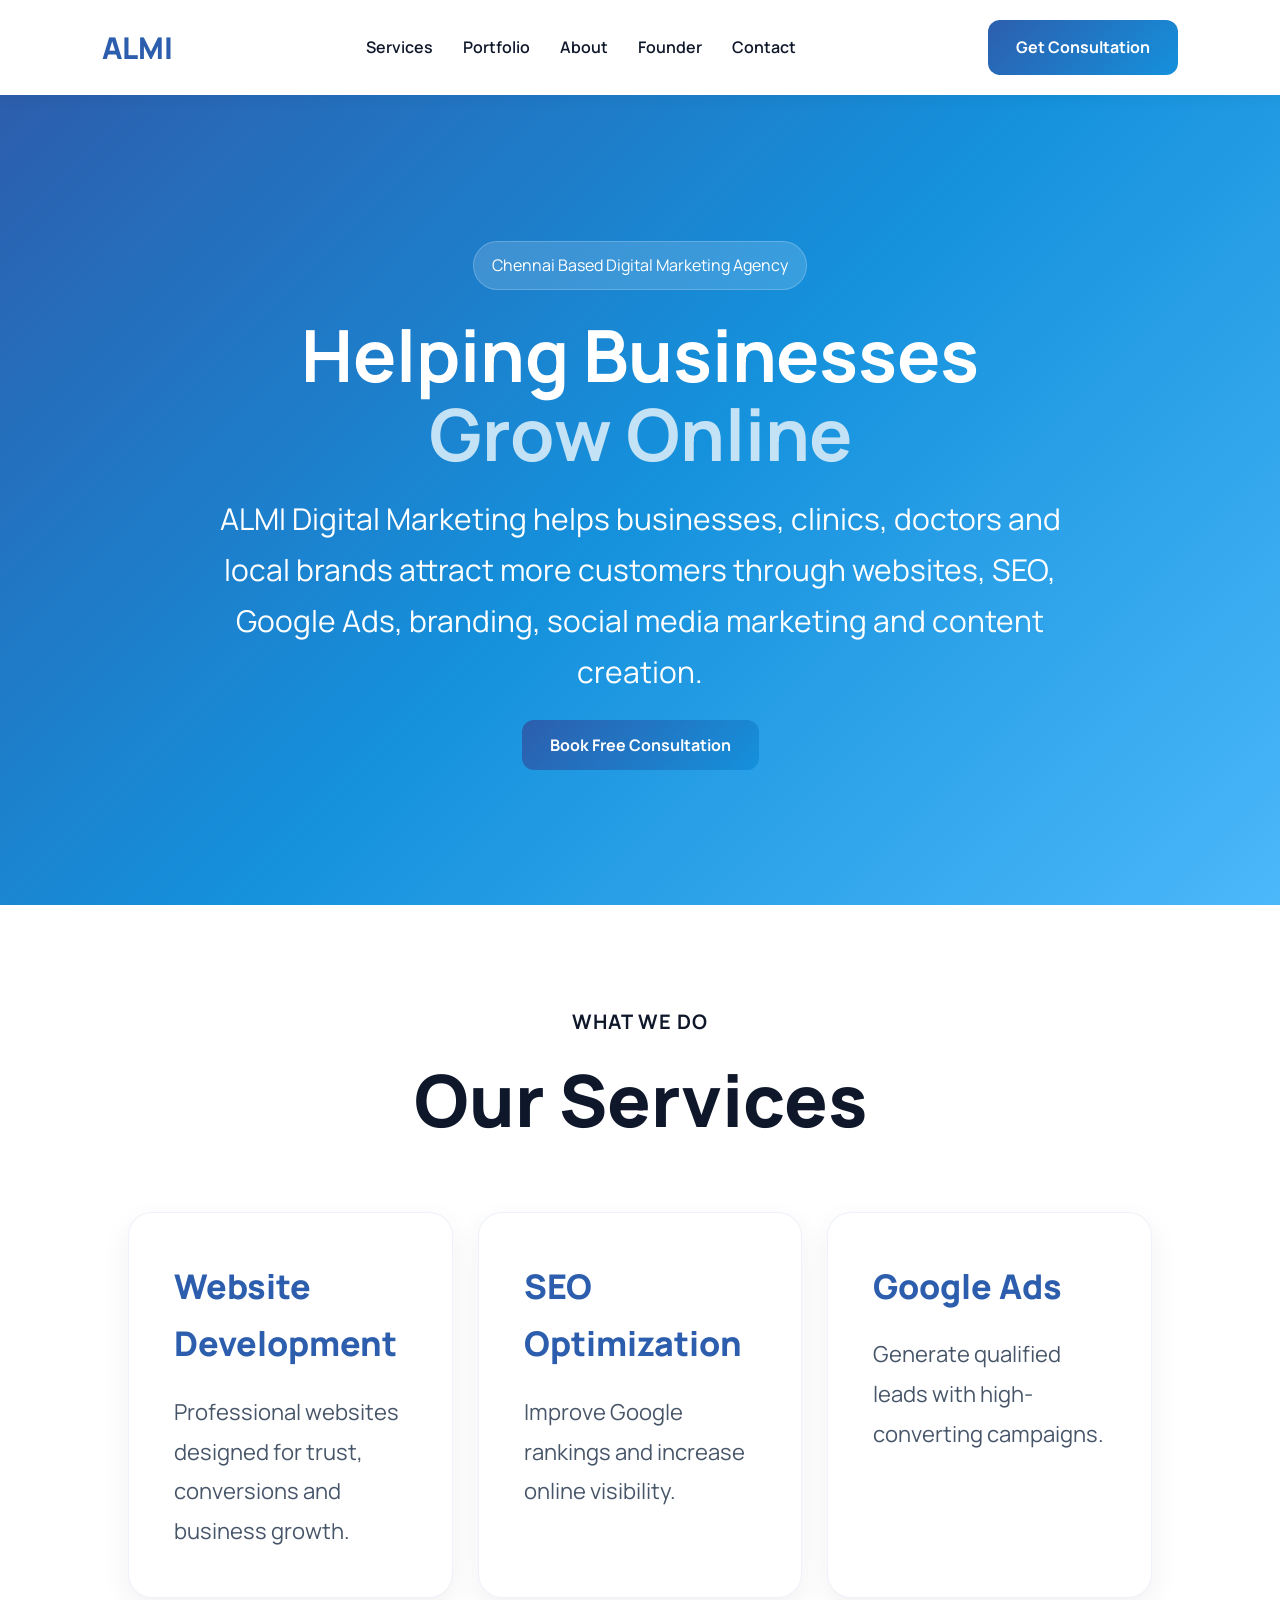
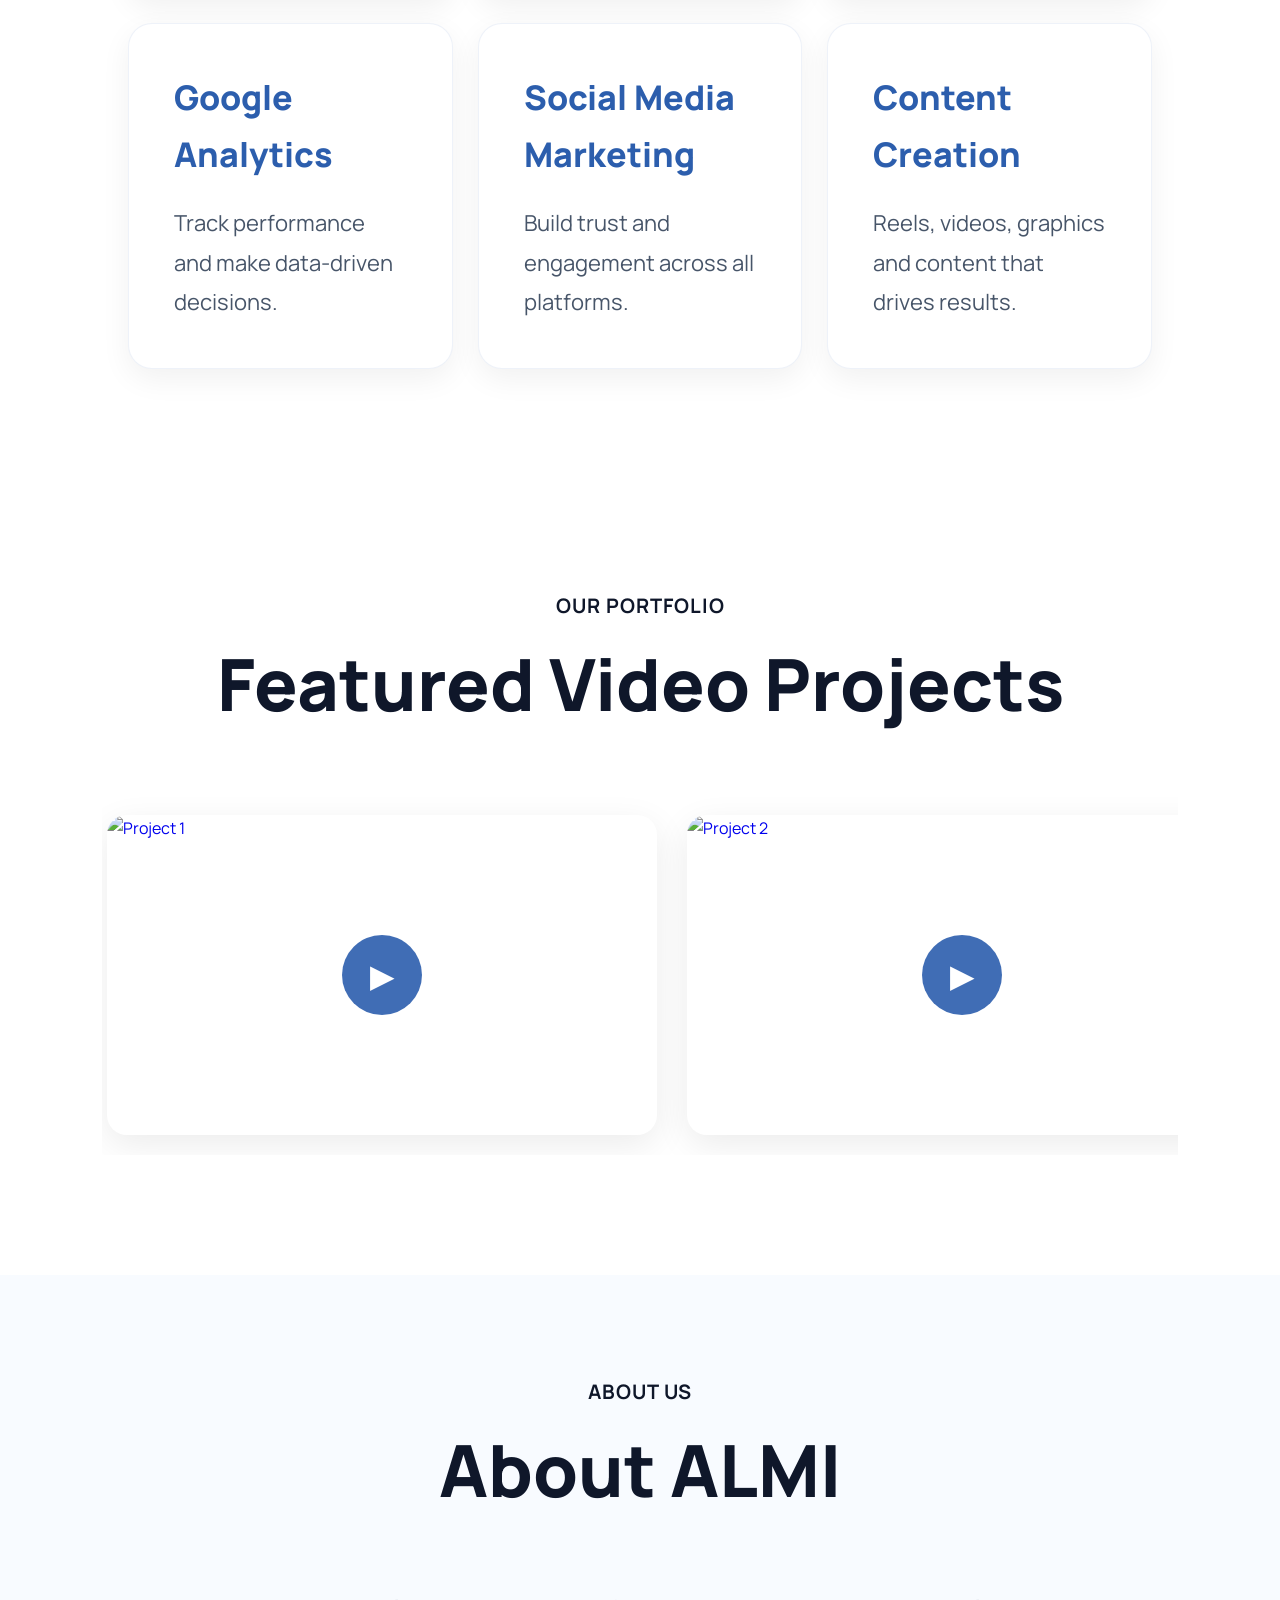
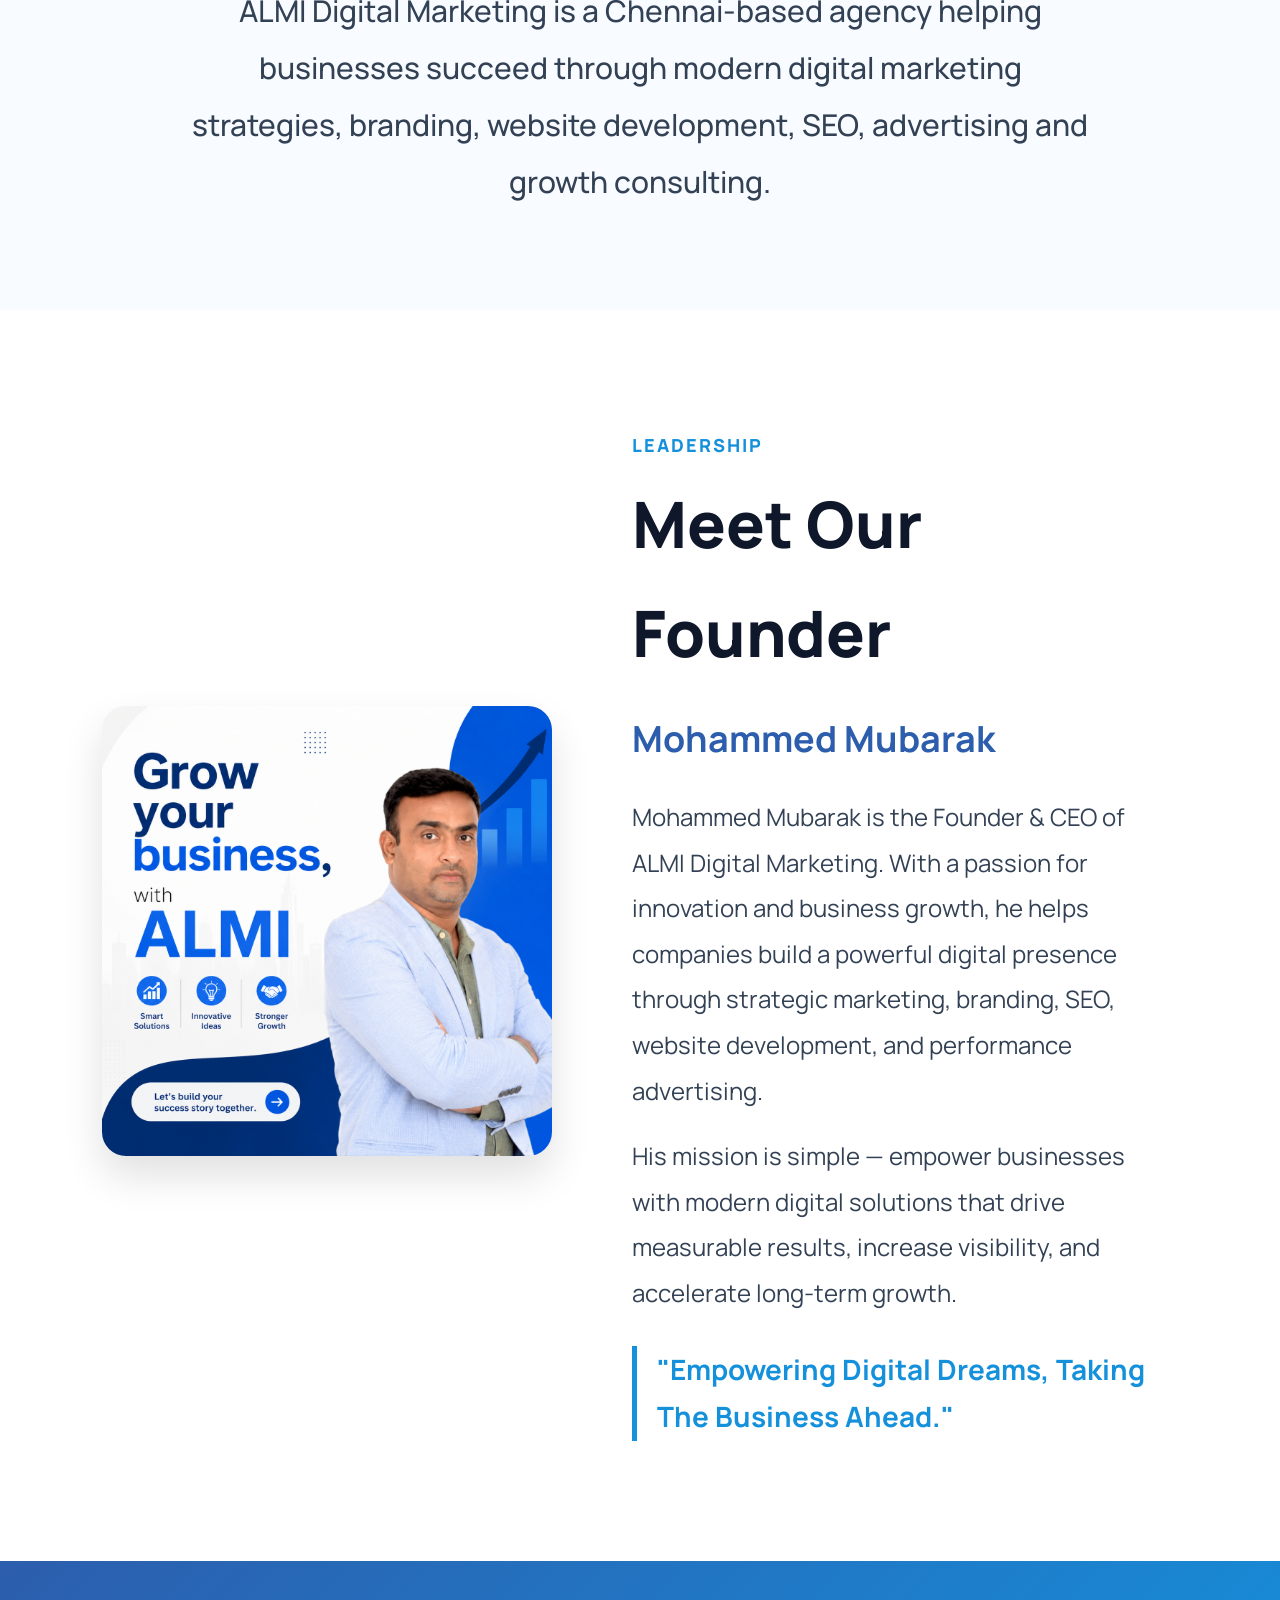
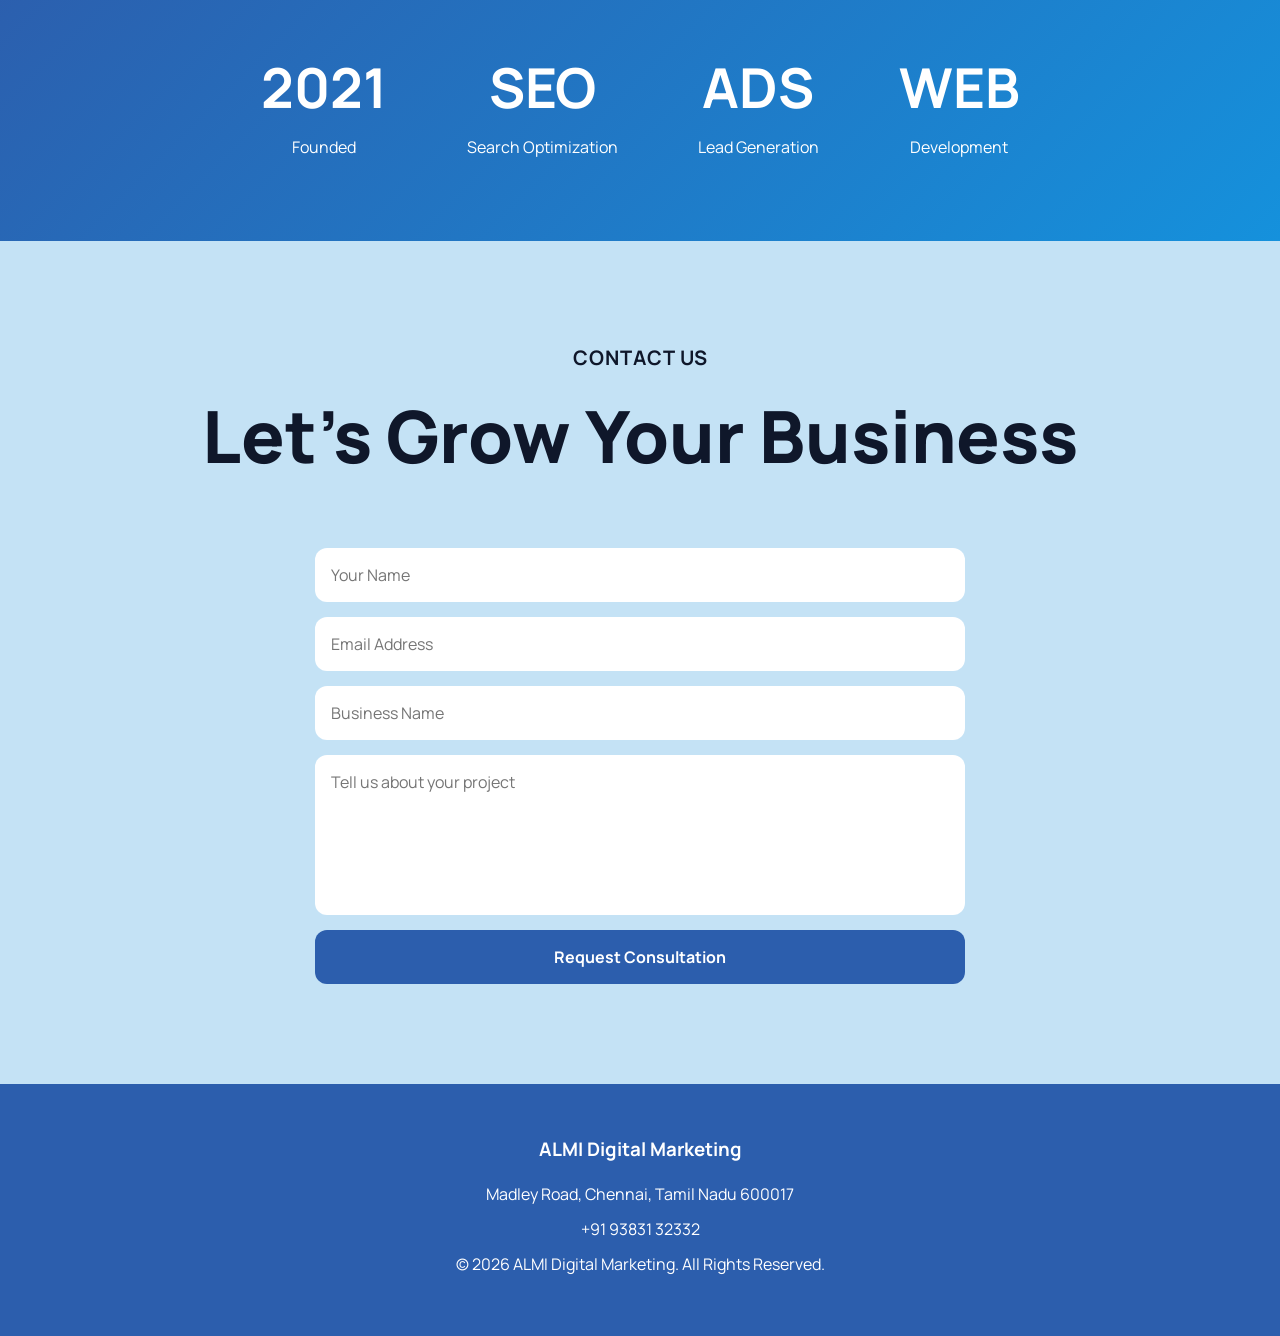
==== commit 3fee6157: "Updated video & image" ====
--- a/Doctor/index.html
+++ b/Doctor/index.html
@@ -3,1088 +3,290 @@
 <head>
 <meta charset="UTF-8">
 <meta name="viewport" content="width=device-width, initial-scale=1.0">
-<title>ALMI — Digital Growth for Doctors</title>
-<style>
-@import url('https://fonts.googleapis.com/css2?family=Syne:wght@400;600;700;800&family=DM+Sans:ital,wght@0,300;0,400;0,500;1,300&display=swap');
-
-:root {
-  --ink:    #0A0F1E;
-  --white:  #FFFFFF;
-  --blue:   #1246E6;
-  --blue2:  #2B5BFF;
-  --sky:    #E8EFFE;
-  --mid:    #5A6380;
-  --pale:   #F4F6FC;
-  --green:  #0FCE8A;
-  --border: rgba(10,15,30,0.09);
-}
-
-*{margin:0;padding:0;box-sizing:border-box;}
-html{scroll-behavior:smooth;}
-body{font-family:'DM Sans',sans-serif;background:var(--white);color:var(--ink);overflow-x:hidden;}
-
-/* ── NAVBAR ── */
-nav{
-  position:fixed;top:0;width:100%;z-index:200;
-  display:flex;align-items:center;justify-content:space-between;
-  padding:0 6%;height:66px;
-  background:rgba(255,255,255,0.92);
-  backdrop-filter:blur(16px);
-  border-bottom:1px solid var(--border);
-  transition:box-shadow .3s;
-}
-nav.scrolled{box-shadow:0 4px 30px rgba(18,70,230,0.08);}
-
-.logo{
-  font-family:'Syne',sans-serif;font-weight:800;font-size:1.6rem;
-  color:var(--ink);letter-spacing:-0.02em;
-  display:flex;align-items:center;gap:6px;
-}
-.logo-dot{
-  width:10px;height:10px;border-radius:50%;
-  background:var(--blue);display:inline-block;
-  margin-bottom:4px;
-}
-
-.nav-links{list-style:none;display:flex;gap:32px;}
-.nav-links a{
-  text-decoration:none;color:var(--mid);font-size:.88rem;font-weight:500;
-  transition:color .2s;
-}
-.nav-links a:hover{color:var(--blue);}
-
-.nav-right{display:flex;align-items:center;gap:14px;}
-.btn-nav{
-  background:var(--blue);color:white;border:none;
-  padding:9px 22px;border-radius:8px;font-size:.86rem;font-weight:600;
-  cursor:pointer;transition:all .2s;font-family:'DM Sans',sans-serif;
-  text-decoration:none;display:inline-block;
-}
-.btn-nav:hover{background:var(--blue2);transform:translateY(-1px);}
-
-.hamburger{display:none;flex-direction:column;gap:5px;cursor:pointer;background:none;border:none;}
-.hamburger span{width:22px;height:2px;background:var(--ink);border-radius:2px;transition:.3s;display:block;}
-
-/* ── HERO ── */
-.hero{
-  min-height:100vh;padding:110px 6% 80px;
-  display:flex;align-items:center;
-  position:relative;overflow:hidden;
-  background:var(--ink);
-}
-
-/* Subtle grid overlay */
-.hero::before{
-  content:'';position:absolute;inset:0;
-  background-image:
-    linear-gradient(rgba(255,255,255,.03) 1px, transparent 1px),
-    linear-gradient(90deg, rgba(255,255,255,.03) 1px, transparent 1px);
-  background-size:60px 60px;
-}
-
-.hero-blob{
-  position:absolute;top:-180px;right:-120px;
-  width:700px;height:700px;border-radius:50%;
-  background:radial-gradient(circle at 40% 40%, rgba(18,70,230,0.55) 0%, transparent 65%);
-  filter:blur(2px);
-  pointer-events:none;
-}
-.hero-blob2{
-  position:absolute;bottom:-200px;left:-100px;
-  width:500px;height:500px;border-radius:50%;
-  background:radial-gradient(circle, rgba(15,206,138,0.12) 0%, transparent 70%);
-  pointer-events:none;
-}
-
-.hero-inner{max-width:1140px;margin:0 auto;width:100%;display:grid;grid-template-columns:1fr 1fr;gap:64px;align-items:center;position:relative;z-index:1;}
-
-.hero-tag{
-  display:inline-flex;align-items:center;gap:8px;
-  background:rgba(18,70,230,0.18);border:1px solid rgba(18,70,230,0.4);
-  color:#7BA8FF;font-size:.75rem;font-weight:600;letter-spacing:.1em;
-  text-transform:uppercase;padding:5px 14px;border-radius:20px;margin-bottom:22px;
-}
-
-.hero h1{
-  font-family:'Syne',sans-serif;
-  font-size:clamp(2.2rem,4.5vw,3.5rem);
-  font-weight:800;line-height:1.1;
-  color:var(--white);
-  letter-spacing:-0.03em;margin-bottom:20px;
-}
-.hero h1 .accent{
-  color:transparent;
-  -webkit-text-stroke:1.5px rgba(255,255,255,0.4);
-}
-.hero h1 .blue{color:#6B9FFF;}
-
-.hero-sub{
-  font-size:1rem;color:rgba(255,255,255,0.55);
-  line-height:1.8;max-width:440px;margin-bottom:36px;
-}
-
-.hero-btns{display:flex;gap:12px;flex-wrap:wrap;}
-.btn-primary-hero{
-  background:var(--blue);color:white;border:none;
-  padding:13px 28px;border-radius:9px;font-size:.92rem;font-weight:600;
-  cursor:pointer;transition:all .25s;font-family:'DM Sans',sans-serif;
-  text-decoration:none;display:inline-flex;align-items:center;gap:8px;
-}
-.btn-primary-hero:hover{background:var(--blue2);box-shadow:0 8px 28px rgba(18,70,230,0.45);transform:translateY(-2px);}
-.btn-ghost{
-  background:transparent;color:rgba(255,255,255,0.75);
-  border:1px solid rgba(255,255,255,0.2);
-  padding:13px 24px;border-radius:9px;font-size:.9rem;font-weight:500;
-  cursor:pointer;transition:all .2s;font-family:'DM Sans',sans-serif;
-  text-decoration:none;display:inline-block;
-}
-.btn-ghost:hover{border-color:rgba(255,255,255,0.5);color:white;}
-
-.hero-nums{
-  display:flex;gap:36px;margin-top:52px;flex-wrap:wrap;
-}
-.hnum{border-left:2px solid rgba(18,70,230,0.5);padding-left:16px;}
-.hnum-val{font-family:'Syne',sans-serif;font-size:1.7rem;font-weight:800;color:white;}
-.hnum-lbl{font-size:.75rem;color:rgba(255,255,255,0.4);margin-top:2px;}
-
-/* Hero right - floating mockup */
-.hero-right{position:relative;}
-
-.mock-card{
-  background:rgba(255,255,255,0.04);
-  border:1px solid rgba(255,255,255,0.1);
-  border-radius:18px;padding:28px;
-  backdrop-filter:blur(24px);
-}
-
-.mock-topbar{
-  display:flex;align-items:center;gap:8px;margin-bottom:20px;
-}
-.mock-dot{width:10px;height:10px;border-radius:50%;background:rgba(255,255,255,0.15);}
-.mock-dot.r{background:#FF5F57;}
-.mock-dot.y{background:#FEBC2E;}
-.mock-dot.g{background:#28C840;}
-
-.mock-browser-url{
-  flex:1;background:rgba(255,255,255,0.06);border-radius:6px;
-  padding:5px 12px;font-size:.72rem;color:rgba(255,255,255,0.35);
-  font-family:monospace;
-}
-
-.mock-site-header{
-  background:linear-gradient(135deg,#0D1A3A,#1246E6);
-  border-radius:10px;padding:20px 18px;margin-bottom:14px;
-}
-.mock-site-header h3{font-family:'Syne',sans-serif;font-size:.95rem;color:white;margin-bottom:6px;}
-.mock-site-header p{font-size:.72rem;color:rgba(255,255,255,0.55);line-height:1.5;}
-.mock-cta-pill{
-  display:inline-block;background:var(--blue);color:white;
-  font-size:.65rem;font-weight:600;padding:4px 12px;border-radius:20px;margin-top:10px;
-}
-
-.mock-cards-row{display:grid;grid-template-columns:1fr 1fr;gap:10px;margin-bottom:14px;}
-.mock-mini-card{
-  background:rgba(255,255,255,0.04);border:1px solid rgba(255,255,255,0.08);
-  border-radius:8px;padding:12px;
-}
-.mock-mini-icon{font-size:1rem;margin-bottom:6px;}
-.mock-mini-title{font-size:.7rem;color:rgba(255,255,255,0.8);font-weight:600;}
-.mock-mini-sub{font-size:.62rem;color:rgba(255,255,255,0.35);margin-top:2px;}
-
-.mock-stat-row{display:flex;gap:8px;}
-.mock-stat-pill{
-  flex:1;background:rgba(15,206,138,0.1);border:1px solid rgba(15,206,138,0.2);
-  border-radius:8px;padding:10px;text-align:center;
-}
-.mock-stat-num{font-family:'Syne',sans-serif;font-size:.9rem;color:#0FCE8A;font-weight:700;}
-.mock-stat-lbl{font-size:.6rem;color:rgba(255,255,255,0.4);margin-top:2px;}
-
-/* Float badges */
-.fbadge{
-  position:absolute;background:white;border-radius:12px;
-  padding:10px 14px;box-shadow:0 12px 40px rgba(0,0,0,0.25);
-  display:flex;align-items:center;gap:10px;
-}
-.fbadge-icon{font-size:1.2rem;}
-.fbadge-text strong{display:block;font-size:.78rem;color:var(--ink);font-weight:600;}
-.fbadge-text span{font-size:.7rem;color:var(--mid);}
-.fbadge.top-left{top:-20px;left:-30px;}
-.fbadge.bot-right{bottom:-16px;right:-20px;}
-
-/* ── SECTION COMMONS ── */
-.wrap{max-width:1140px;margin:0 auto;padding:0;}
-section{padding:88px 6%;}
-.sec-label{
-  font-size:.72rem;font-weight:700;letter-spacing:.14em;
-  text-transform:uppercase;color:var(--blue);margin-bottom:10px;
-}
-.sec-title{
-  font-family:'Syne',sans-serif;
-  font-size:clamp(1.7rem,3vw,2.4rem);
-  font-weight:800;letter-spacing:-.03em;
-  color:var(--ink);line-height:1.15;margin-bottom:14px;
-}
-.sec-sub{font-size:.95rem;color:var(--mid);line-height:1.75;max-width:500px;}
-.sec-head{margin-bottom:54px;}
-
-/* ── PROBLEM ── */
-.problem-section{background:var(--pale);}
-
-.problem-grid{display:grid;grid-template-columns:1fr 1fr;gap:64px;align-items:center;}
-
-.problem-pains{display:flex;flex-direction:column;gap:16px;margin-top:32px;}
-.pain-item{
-  display:flex;align-items:flex-start;gap:14px;
-  background:white;border:1px solid var(--border);border-radius:12px;padding:18px;
-}
-.pain-x{
-  width:32px;height:32px;border-radius:8px;background:#FFF0F0;
-  display:flex;align-items:center;justify-content:center;
-  font-size:.9rem;flex-shrink:0;color:#E53E3E;font-weight:700;
-}
-.pain-text strong{display:block;font-size:.88rem;color:var(--ink);font-weight:600;margin-bottom:3px;}
-.pain-text span{font-size:.8rem;color:var(--mid);}
-
-.problem-right h2{
-  font-family:'Syne',sans-serif;font-size:clamp(1.5rem,2.5vw,2rem);
-  font-weight:800;letter-spacing:-.02em;color:var(--ink);margin-bottom:16px;line-height:1.2;
-}
-.problem-right p{font-size:.92rem;color:var(--mid);line-height:1.8;margin-bottom:24px;}
-.problem-right p strong{color:var(--ink);}
-
-.solution-pills{display:flex;flex-wrap:wrap;gap:8px;}
-.pill{
-  background:var(--sky);color:var(--blue);
-  font-size:.78rem;font-weight:600;padding:6px 14px;border-radius:20px;
-  border:1px solid rgba(18,70,230,0.15);
-}
-
-/* ── SERVICES ── */
-.services-section{background:white;}
-
-.services-grid{display:grid;grid-template-columns:repeat(3,1fr);gap:22px;}
-
-.svc-card{
-  border:1px solid var(--border);border-radius:16px;padding:30px 26px;
-  transition:all .3s;cursor:default;position:relative;overflow:hidden;
-}
-.svc-card::before{
-  content:'';position:absolute;top:0;left:0;right:0;height:3px;
-  background:var(--blue);transform:scaleX(0);transform-origin:left;
-  transition:transform .3s;
-}
-.svc-card:hover::before{transform:scaleX(1);}
-.svc-card:hover{border-color:rgba(18,70,230,0.2);box-shadow:0 12px 40px rgba(18,70,230,0.08);transform:translateY(-4px);}
-
-.svc-icon{
-  width:50px;height:50px;border-radius:13px;
-  background:var(--sky);display:flex;align-items:center;justify-content:center;
-  font-size:1.3rem;margin-bottom:18px;
-  transition:background .3s;
-}
-.svc-card:hover .svc-icon{background:var(--blue);}
-
-.svc-name{
-  font-family:'Syne',sans-serif;font-size:1rem;font-weight:700;
-  color:var(--ink);margin-bottom:8px;letter-spacing:-.01em;
-}
-.svc-desc{font-size:.82rem;color:var(--mid);line-height:1.7;margin-bottom:18px;}
-
-.svc-features{list-style:none;display:flex;flex-direction:column;gap:6px;}
-.svc-features li{
-  font-size:.78rem;color:var(--mid);
-  display:flex;align-items:center;gap:7px;
-}
-.svc-features li::before{
-  content:'→';color:var(--blue);font-size:.7rem;font-weight:700;flex-shrink:0;
-}
-
-/* ── RESULTS / WHY ── */
-.why-section{background:var(--ink);}
-
-.why-grid{display:grid;grid-template-columns:1fr 1fr;gap:64px;align-items:center;}
-
-.why-left .sec-label{color:#6B9FFF;}
-.why-left .sec-title{color:white;}
-.why-left .sec-sub{color:rgba(255,255,255,0.55);}
-
-.results-grid{display:grid;grid-template-columns:1fr 1fr;gap:16px;margin-top:32px;}
-.result-box{
-  background:rgba(255,255,255,0.04);border:1px solid rgba(255,255,255,0.08);
-  border-radius:14px;padding:22px;transition:border-color .3s;
-}
-.result-box:hover{border-color:rgba(18,70,230,0.4);}
-.result-val{
-  font-family:'Syne',sans-serif;font-size:1.9rem;font-weight:800;
-  color:white;margin-bottom:4px;
-}
-.result-val .green{color:var(--green);}
-.result-lbl{font-size:.78rem;color:rgba(255,255,255,0.4);line-height:1.5;}
-
-.why-right{display:flex;flex-direction:column;gap:20px;}
-.why-point{
-  display:flex;gap:16px;align-items:flex-start;
-  padding:20px;border:1px solid rgba(255,255,255,0.07);border-radius:12px;
-}
-.why-icon{
-  width:42px;height:42px;border-radius:10px;
-  background:rgba(18,70,230,0.2);display:flex;align-items:center;justify-content:center;
-  font-size:1.1rem;flex-shrink:0;
-}
-.why-point-text h4{font-size:.9rem;font-weight:600;color:white;margin-bottom:5px;}
-.why-point-text p{font-size:.8rem;color:rgba(255,255,255,0.45);line-height:1.6;}
-
-/* ── PROCESS ── */
-.process-section{background:var(--pale);}
-
-.process-track{
-  display:grid;grid-template-columns:repeat(4,1fr);
-  gap:0;position:relative;margin-top:12px;
-}
-.process-track::before{
-  content:'';position:absolute;top:28px;left:14%;right:14%;height:1px;
-  background:linear-gradient(90deg,var(--blue) 0%,rgba(18,70,230,0.15) 100%);
-}
-
-.proc-step{text-align:center;padding:0 12px;position:relative;}
-.proc-num{
-  width:56px;height:56px;border-radius:50%;
-  background:var(--blue);color:white;
-  font-family:'Syne',sans-serif;font-size:1rem;font-weight:800;
-  display:flex;align-items:center;justify-content:center;
-  margin:0 auto 20px;position:relative;z-index:1;
-  box-shadow:0 0 0 6px var(--pale), 0 0 0 7px rgba(18,70,230,0.15);
-}
-.proc-step:nth-child(n+2) .proc-num{background:rgba(18,70,230,0.12);color:var(--blue);}
-
-.proc-icon{font-size:1.3rem;margin-bottom:10px;}
-.proc-title{font-family:'Syne',sans-serif;font-size:.92rem;font-weight:700;color:var(--ink);margin-bottom:8px;}
-.proc-desc{font-size:.78rem;color:var(--mid);line-height:1.65;}
-
-/* ── PACKAGES ── */
-.packages-section{background:white;}
-
-.packages-grid{display:grid;grid-template-columns:repeat(3,1fr);gap:24px;}
-
-.pkg-card{
-  border:1.5px solid var(--border);border-radius:18px;
-  padding:32px 28px;position:relative;transition:all .3s;
-}
-.pkg-card.featured{
-  border-color:var(--blue);
-  box-shadow:0 0 0 1px var(--blue),0 20px 60px rgba(18,70,230,0.12);
-}
-.pkg-badge{
-  position:absolute;top:-12px;left:50%;transform:translateX(-50%);
-  background:var(--blue);color:white;
-  font-size:.7rem;font-weight:700;letter-spacing:.08em;text-transform:uppercase;
-  padding:4px 14px;border-radius:20px;white-space:nowrap;
-}
-
-.pkg-name{
-  font-family:'Syne',sans-serif;font-size:.85rem;font-weight:700;
-  text-transform:uppercase;letter-spacing:.1em;color:var(--blue);margin-bottom:10px;
-}
-.pkg-price{
-  font-family:'Syne',sans-serif;font-size:2rem;font-weight:800;
-  color:var(--ink);letter-spacing:-.03em;
-}
-.pkg-price sup{font-size:1rem;vertical-align:super;}
-.pkg-period{font-size:.78rem;color:var(--mid);margin-bottom:20px;}
-.pkg-desc{font-size:.82rem;color:var(--mid);line-height:1.6;margin-bottom:24px;padding-bottom:24px;border-bottom:1px solid var(--border);}
-
-.pkg-list{list-style:none;display:flex;flex-direction:column;gap:10px;margin-bottom:28px;}
-.pkg-list li{display:flex;align-items:flex-start;gap:10px;font-size:.82rem;color:var(--mid);}
-.pkg-list li .chk{color:var(--green);font-weight:700;flex-shrink:0;}
-.pkg-list li .cross{color:#ccc;flex-shrink:0;}
-
-.btn-pkg{
-  width:100%;padding:12px;border-radius:10px;
-  font-size:.88rem;font-weight:600;cursor:pointer;
-  font-family:'DM Sans',sans-serif;transition:all .2s;border:none;
-}
-.btn-pkg.outline{background:transparent;color:var(--blue);border:1.5px solid var(--blue);}
-.btn-pkg.outline:hover{background:var(--sky);}
-.btn-pkg.fill{background:var(--blue);color:white;}
-.btn-pkg.fill:hover{background:var(--blue2);box-shadow:0 6px 20px rgba(18,70,230,0.3);}
-
-/* ── SOCIAL PROOF ── */
-.social-proof{background:var(--pale);}
-
-.proof-grid{display:grid;grid-template-columns:repeat(3,1fr);gap:20px;}
-.proof-card{
-  background:white;border-radius:16px;padding:26px;
-  border:1px solid var(--border);
-}
-.proof-stars{color:#FBBF24;font-size:.85rem;margin-bottom:12px;letter-spacing:2px;}
-.proof-quote{font-size:.85rem;color:var(--mid);line-height:1.75;margin-bottom:18px;font-style:italic;}
-.proof-author{display:flex;align-items:center;gap:10px;}
-.proof-avatar{
-  width:38px;height:38px;border-radius:50%;
-  background:var(--blue);color:white;
-  font-family:'Syne',sans-serif;font-weight:700;font-size:.9rem;
-  display:flex;align-items:center;justify-content:center;flex-shrink:0;
-}
-.proof-name{font-size:.83rem;font-weight:600;color:var(--ink);}
-.proof-role{font-size:.73rem;color:var(--mid);}
-
-/* ── CTA STRIP ── */
-.cta-strip{
-  background:linear-gradient(135deg,var(--blue) 0%,#0B38C8 100%);
-  padding:80px 6%;text-align:center;
-}
-.cta-strip h2{
-  font-family:'Syne',sans-serif;font-size:clamp(1.6rem,3vw,2.3rem);
-  font-weight:800;color:white;letter-spacing:-.02em;margin-bottom:14px;
-}
-.cta-strip p{color:rgba(255,255,255,0.7);font-size:.95rem;margin-bottom:32px;}
-.cta-btns{display:flex;gap:14px;justify-content:center;flex-wrap:wrap;}
-.btn-white{
-  background:white;color:var(--blue);border:none;
-  padding:13px 28px;border-radius:9px;font-size:.9rem;font-weight:700;
-  cursor:pointer;transition:all .2s;font-family:'DM Sans',sans-serif;
-}
-.btn-white:hover{transform:translateY(-2px);box-shadow:0 8px 24px rgba(0,0,0,0.15);}
-.btn-white-ghost{
-  background:transparent;color:white;
-  border:1.5px solid rgba(255,255,255,0.4);
-  padding:13px 24px;border-radius:9px;font-size:.9rem;font-weight:500;
-  cursor:pointer;transition:all .2s;font-family:'DM Sans',sans-serif;
-}
-.btn-white-ghost:hover{border-color:white;}
-
-/* ── CONTACT ── */
-.contact-section{background:white;}
-.contact-grid{display:grid;grid-template-columns:1fr 1.2fr;gap:64px;align-items:start;}
-
-.contact-info{padding-top:8px;}
-.contact-info h2{font-family:'Syne',sans-serif;font-size:1.9rem;font-weight:800;letter-spacing:-.02em;color:var(--ink);margin-bottom:14px;}
-.contact-info p{color:var(--mid);font-size:.9rem;line-height:1.8;margin-bottom:30px;}
-
-.c-item{display:flex;align-items:flex-start;gap:12px;margin-bottom:16px;}
-.c-icon{
-  width:38px;height:38px;border-radius:10px;background:var(--sky);
-  display:flex;align-items:center;justify-content:center;font-size:.95rem;flex-shrink:0;
-}
-.c-text strong{display:block;font-size:.84rem;font-weight:600;color:var(--ink);}
-.c-text span{font-size:.8rem;color:var(--mid);}
-
-.contact-form{
-  background:var(--pale);border-radius:18px;padding:36px;
-  border:1px solid var(--border);
-}
-.contact-form h3{font-family:'Syne',sans-serif;font-size:1.1rem;font-weight:700;color:var(--ink);margin-bottom:24px;}
-
-.frow{display:grid;grid-template-columns:1fr 1fr;gap:14px;}
-.fg{margin-bottom:16px;}
-.fg label{display:block;font-size:.78rem;font-weight:600;color:var(--ink);margin-bottom:6px;}
-.fg input,.fg select,.fg textarea{
-  width:100%;padding:10px 14px;
-  border:1.5px solid rgba(10,15,30,0.12);border-radius:8px;
-  font-size:.86rem;font-family:'DM Sans',sans-serif;color:var(--ink);
-  background:white;outline:none;transition:border-color .2s;
-}
-.fg input:focus,.fg select:focus,.fg textarea:focus{border-color:var(--blue);}
-.fg textarea{resize:vertical;min-height:90px;}
-
-.btn-submit{
-  width:100%;background:var(--blue);color:white;border:none;
-  padding:14px;border-radius:10px;font-size:.92rem;font-weight:700;
-  cursor:pointer;transition:all .2s;font-family:'DM Sans',sans-serif;margin-top:4px;
-}
-.btn-submit:hover{background:var(--blue2);transform:translateY(-1px);}
-
-.form-success{
-  display:none;background:#E8FFF5;border:1.5px solid #A7EAD9;
-  border-radius:10px;padding:16px;text-align:center;
-  color:#0A6B4A;font-weight:500;font-size:.88rem;margin-top:14px;
-}
-
-/* ── FOOTER ── */
-footer{background:var(--ink);padding:56px 6% 28px;}
-.footer-inner{display:grid;grid-template-columns:2fr 1fr 1fr 1fr;gap:36px;margin-bottom:40px;}
-.footer-brand p{font-size:.8rem;color:rgba(255,255,255,0.4);line-height:1.7;max-width:220px;margin-top:10px;}
-.footer-col h5{font-size:.8rem;font-weight:700;color:rgba(255,255,255,0.6);text-transform:uppercase;letter-spacing:.1em;margin-bottom:14px;}
-.footer-col ul{list-style:none;}
-.footer-col li{margin-bottom:8px;}
-.footer-col a{color:rgba(255,255,255,0.35);font-size:.8rem;text-decoration:none;transition:color .2s;}
-.footer-col a:hover{color:white;}
-.footer-bottom{border-top:1px solid rgba(255,255,255,0.06);padding-top:22px;display:flex;justify-content:space-between;align-items:center;flex-wrap:wrap;gap:8px;}
-.footer-copy{font-size:.75rem;color:rgba(255,255,255,0.3);}
-
-/* ── MOBILE ── */
-.mobile-nav{
-  display:none;position:fixed;top:66px;left:0;right:0;
-  background:white;border-bottom:1px solid var(--border);
-  padding:20px 6%;z-index:199;
-  flex-direction:column;gap:14px;
-  box-shadow:0 8px 30px rgba(10,15,30,0.1);
-}
-.mobile-nav.open{display:flex;}
-.mobile-nav a{color:var(--mid);text-decoration:none;font-size:.95rem;font-weight:500;}
-
-/* ── ANIMATIONS ── */
-.fade-in{opacity:0;transform:translateY(24px);transition:opacity .55s ease,transform .55s ease;}
-.fade-in.vis{opacity:1;transform:translateY(0);}
-
-/* ── RESPONSIVE ── */
-@media(max-width:960px){
-  .hero-inner{grid-template-columns:1fr;}
-  .hero-right{display:none;}
-  .problem-grid,.why-grid,.contact-grid{grid-template-columns:1fr;}
-  .services-grid,.packages-grid,.proof-grid{grid-template-columns:1fr 1fr;}
-  .process-track{grid-template-columns:1fr 1fr;gap:28px;}
-  .process-track::before{display:none;}
-  .footer-inner{grid-template-columns:1fr 1fr;}
-  .nav-links,.nav-right .btn-nav{display:none;}
-  .hamburger{display:flex;}
-}
-@media(max-width:560px){
-  .services-grid,.packages-grid,.proof-grid,.process-track{grid-template-columns:1fr;}
-  .frow{grid-template-columns:1fr;}
-  .footer-inner{grid-template-columns:1fr;}
-  .hero-nums{gap:20px;}
-}
-</style>
+
+<title>ALMI Digital Marketing</title>
+
+<link rel="preconnect" href="https://fonts.googleapis.com">
+<link rel="preconnect" href="https://fonts.gstatic.com" crossorigin>
+<link href="https://fonts.googleapis.com/css2?family=Manrope:wght@400;500;600;700;800&display=swap" rel="stylesheet">
+
+<link rel="stylesheet" href="style.css">
 </head>
+
 <body>
 
-<!-- NAV -->
-<nav id="nav">
-  <div class="logo">ALMI<div class="logo-dot"></div></div>
-  <ul class="nav-links">
+<header>
+    <nav>
+        <div class="logo">ALMI</div>
+
+        <ul>
     <li><a href="#services">Services</a></li>
-    <li><a href="#why">Why Us</a></li>
-    <li><a href="#packages">Packages</a></li>
+    <li><a href="#videos">Portfolio</a></li>
+    <li><a href="#about">About</a></li>
+    <li><a href="#founder">Founder</a></li>
     <li><a href="#contact">Contact</a></li>
-  </ul>
-  <div class="nav-right">
-    <a href="#contact" class="btn-nav">Get Started →</a>
-    <button class="hamburger" id="ham" aria-label="Menu">
-      <span></span><span></span><span></span>
-    </button>
-  </div>
-</nav>
-
-<div class="mobile-nav" id="mobNav">
-  <a href="#services" onclick="closeMob()">Services</a>
-  <a href="#why" onclick="closeMob()">Why Us</a>
-  <a href="#packages" onclick="closeMob()">Packages</a>
-  <a href="#contact" onclick="closeMob()">Get Started</a>
-</div>
-
-<!-- HERO -->
+</ul>
+
+        <a href="#contact" class="btn">Get Consultation</a>
+    </nav>
+</header>
+
 <section class="hero">
-  <div class="hero-blob"></div>
-  <div class="hero-blob2"></div>
-  <div class="hero-inner">
-    <div>
-      <div class="hero-tag">🩺 Digital Marketing for Doctors</div>
-      <h1>
-        Grow Your <span class="blue">Practice.</span><br>
-        We Handle the <span class="accent">Digital.</span>
-      </h1>
-      <p class="hero-sub">
-        ALMI is a specialised digital marketing & consulting agency built exclusively for healthcare professionals. We handle your online presence — so you can focus on your patients.
-      </p>
-      <div class="hero-btns">
-        <a href="#contact" class="btn-primary-hero">📞 Book a Free Call</a>
-        <a href="#services" class="btn-ghost">See What We Do</a>
-      </div>
-      <div class="hero-nums">
-        <div class="hnum"><div class="hnum-val">120+</div><div class="hnum-lbl">Doctor Clients</div></div>
-        <div class="hnum"><div class="hnum-val">3×</div><div class="hnum-lbl">Avg. Patient Growth</div></div>
-        <div class="hnum"><div class="hnum-val">5★</div><div class="hnum-lbl">Client Rating</div></div>
-      </div>
-    </div>
-
-    <!-- Floating browser mockup -->
-    <div class="hero-right">
-      <div class="fbadge top-left">
-        <div class="fbadge-icon">📈</div>
-        <div class="fbadge-text"><strong>+340% Reach</strong><span>in 90 days</span></div>
-      </div>
-
-      <div class="mock-card">
-        <div class="mock-topbar">
-          <div class="mock-dot r"></div>
-          <div class="mock-dot y"></div>
-          <div class="mock-dot g"></div>
-          <div class="mock-browser-url">drprakash.in · Your new website ✓</div>
-        </div>
-        <div class="mock-site-header">
-          <h3>Dr. Prakash Cardiology Centre</h3>
-          <p>Advanced cardiac care in Chennai. Book your consultation today.</p>
-          <div class="mock-cta-pill">Book Appointment →</div>
-        </div>
-        <div class="mock-cards-row">
-          <div class="mock-mini-card">
-            <div class="mock-mini-icon">🎬</div>
-            <div class="mock-mini-title">Reels Posted</div>
-            <div class="mock-mini-sub">12 this month</div>
-          </div>
-          <div class="mock-mini-card">
-            <div class="mock-mini-icon">📣</div>
-            <div class="mock-mini-title">Ad Campaigns</div>
-            <div class="mock-mini-sub">Google + Meta</div>
-          </div>
-        </div>
-        <div class="mock-stat-row">
-          <div class="mock-stat-pill"><div class="mock-stat-num">2.4K</div><div class="mock-stat-lbl">Monthly Visitors</div></div>
-          <div class="mock-stat-pill"><div class="mock-stat-num">89</div><div class="mock-stat-lbl">New Leads</div></div>
-          <div class="mock-stat-pill"><div class="mock-stat-num">4.9★</div><div class="mock-stat-lbl">Google Rating</div></div>
-        </div>
-      </div>
-
-      <div class="fbadge bot-right">
-        <div class="fbadge-icon">🚀</div>
-        <div class="fbadge-text"><strong>Website Live</strong><span>in 7 days</span></div>
-      </div>
-    </div>
-  </div>
-</section>
-
-<!-- PROBLEM -->
-<section class="problem-section">
-  <div class="wrap">
-    <div class="problem-grid">
-      <div>
-        <div class="sec-label">The Problem</div>
-        <h2 class="sec-title" style="font-family:'Syne',sans-serif;font-size:clamp(1.6rem,2.5vw,2rem);font-weight:800;letter-spacing:-.02em;color:var(--ink);line-height:1.2;margin-bottom:0;">Most doctors are losing patients to competitors online — without even knowing it.</h2>
-        <div class="problem-pains">
-          <div class="pain-item">
-            <div class="pain-x">✕</div>
-            <div class="pain-text"><strong>No professional website</strong><span>Patients Google you and find nothing — or worse, your competitor.</span></div>
-          </div>
-          <div class="pain-item">
-            <div class="pain-x">✕</div>
-            <div class="pain-text"><strong>Zero social media presence</strong><span>Doctors with Instagram pages get 3x more new patient enquiries.</span></div>
-          </div>
-          <div class="pain-item">
-            <div class="pain-x">✕</div>
-            <div class="pain-text"><strong>No time to manage digital</strong><span>You're busy saving lives — marketing falls through the cracks.</span></div>
-          </div>
-          <div class="pain-item">
-            <div class="pain-x">✕</div>
-            <div class="pain-text"><strong>Generic agencies don't understand healthcare</strong><span>Most marketers can't write medical content or navigate healthcare regulations.</span></div>
-          </div>
-        </div>
-      </div>
-      <div class="problem-right">
-        <div class="sec-label">The ALMI Solution</div>
-        <h2>We are the digital team your clinic was missing.</h2>
-        <p>ALMI specialises <strong>only in healthcare</strong>. We understand medical terminology, patient behaviour, and how to build trust online for doctors. We handle everything — you just see results.</p>
-        <div class="solution-pills">
-          <span class="pill">✓ Healthcare-Specific</span>
-          <span class="pill">✓ Full-Service</span>
-          <span class="pill">✓ Results-Driven</span>
-          <span class="pill">✓ Dedicated Manager</span>
-        </div>
-      </div>
-    </div>
-  </div>
-</section>
-
-<!-- SERVICES -->
-<section class="services-section" id="services">
-  <div class="wrap">
-    <div class="sec-head">
-      <div class="sec-label">What We Do</div>
-      <h2 class="sec-title">Everything Your Practice Needs Online</h2>
-      <p class="sec-sub">Six core services, all designed specifically for doctors and healthcare clinics.</p>
-    </div>
-    <div class="services-grid fade-in">
-
-      <div class="svc-card">
-        <div class="svc-icon">🌐</div>
-        <div class="svc-name">Doctor Website Design</div>
-        <div class="svc-desc">A professional, fast-loading website that converts visitors into booked appointments.</div>
-        <ul class="svc-features">
-          <li>Custom design for your specialty</li>
-          <li>Online appointment booking</li>
-          <li>Google-optimised (SEO ready)</li>
-          <li>Mobile-first, fast loading</li>
-          <li>Patient testimonials & gallery</li>
-        </ul>
-      </div>
-
-      <div class="svc-card">
-        <div class="svc-icon">🎬</div>
-        <div class="svc-name">Instagram Reels & Content</div>
-        <div class="svc-desc">Engaging short-form video content that educates patients and builds your authority.</div>
-        <ul class="svc-features">
-          <li>Script writing by medical writers</li>
-          <li>Reel editing & caption writing</li>
-          <li>8–16 posts per month</li>
-          <li>Story templates & highlights</li>
-          <li>Content calendar management</li>
-        </ul>
-      </div>
-
-      <div class="svc-card">
-        <div class="svc-icon">📣</div>
-        <div class="svc-name">Digital Advertising</div>
-        <div class="svc-desc">Targeted Google & Meta ads that bring real patients to your clinic door.</div>
-        <ul class="svc-features">
-          <li>Google Search & Display Ads</li>
-          <li>Facebook & Instagram Ads</li>
-          <li>Local area targeting</li>
-          <li>Monthly performance reports</li>
-          <li>Lead tracking & ROI reports</li>
-        </ul>
-      </div>
-
-      <div class="svc-card">
-        <div class="svc-icon">⭐</div>
-        <div class="svc-name">Google Reputation Management</div>
-        <div class="svc-desc">Build a 5-star Google profile that patients trust before they even call you.</div>
-        <ul class="svc-features">
-          <li>Google Business Profile setup</li>
-          <li>Review generation strategy</li>
-          <li>Negative review management</li>
-          <li>Q&A and photo optimisation</li>
-        </ul>
-      </div>
-
-      <div class="svc-card">
-        <div class="svc-icon">✍️</div>
-        <div class="svc-name">Medical Content Writing</div>
-        <div class="svc-desc">Blogs, patient FAQs, and educational content written by healthcare-trained writers.</div>
-        <ul class="svc-features">
-          <li>SEO blog articles (4/month)</li>
-          <li>Patient FAQ pages</li>
-          <li>Procedure explainers</li>
-          <li>Email newsletters</li>
-        </ul>
-      </div>
-
-      <div class="svc-card">
-        <div class="svc-icon">📊</div>
-        <div class="svc-name">Analytics & Strategy</div>
-        <div class="svc-desc">Monthly strategy calls and clear reports — so you always know what's working.</div>
-        <ul class="svc-features">
-          <li>Monthly growth reports</li>
-          <li>Competitor analysis</li>
-          <li>Strategy & roadmap calls</li>
-          <li>Dedicated account manager</li>
-        </ul>
-      </div>
-
-    </div>
-  </div>
-</section>
-
-<!-- WHY ALMI -->
-<section class="why-section" id="why">
-  <div class="wrap">
-    <div class="why-grid">
-      <div class="why-left">
-        <div class="sec-label">Our Results</div>
-        <h2 class="sec-title">Numbers doctors care about.</h2>
-        <p class="sec-sub">We don't talk about "engagement" — we talk about new patients and real growth.</p>
-        <div class="results-grid">
-          <div class="result-box"><div class="result-val"><span class="green">3.2×</span></div><div class="result-lbl">Average increase in new patient enquiries within 6 months</div></div>
-          <div class="result-box"><div class="result-val">120+</div><div class="result-lbl">Doctor & clinic clients across Tamil Nadu</div></div>
-          <div class="result-box"><div class="result-val"><span class="green">7 days</span></div><div class="result-lbl">Average website delivery time from brief to live</div></div>
-          <div class="result-box"><div class="result-val">98%</div><div class="result-lbl">Client retention rate — doctors stay with us long-term</div></div>
-        </div>
-      </div>
-      <div class="why-right">
-        <div class="why-point">
-          <div class="why-icon">🏥</div>
-          <div class="why-point-text"><h4>Healthcare-only agency</h4><p>We work exclusively with doctors, clinics, and hospitals. We speak your language and understand healthcare compliance.</p></div>
-        </div>
-        <div class="why-point">
-          <div class="why-icon">🎯</div>
-          <div class="why-point-text"><h4>Local patient targeting</h4><p>We target the exact areas your patients come from — not random internet traffic. Every campaign is hyper-local.</p></div>
-        </div>
-        <div class="why-point">
-          <div class="why-icon">👤</div>
-          <div class="why-point-text"><h4>Dedicated account manager</h4><p>One point of contact who knows your practice inside-out. No handoffs, no confusion — just results.</p></div>
-        </div>
-        <div class="why-point">
-          <div class="why-icon">📱</div>
-          <div class="why-point-text"><h4>Tamil Nadu's doctor community</h4><p>We're embedded in Chennai's medical community. Our network and local expertise give you an edge no general agency can match.</p></div>
-        </div>
-      </div>
-    </div>
-  </div>
-</section>
-
-<!-- PROCESS -->
-<section class="process-section">
-  <div class="wrap">
-    <div class="sec-head" style="text-align:center;">
-      <div class="sec-label">How We Work</div>
-      <h2 class="sec-title">From Onboarding to Growth</h2>
-    </div>
-    <div class="process-track fade-in">
-      <div class="proc-step">
-        <div class="proc-num">1</div>
-        <div class="proc-icon">📞</div>
-        <div class="proc-title">Free Strategy Call</div>
-        <div class="proc-desc">We audit your current digital presence and map out a growth plan tailored to your specialty and location.</div>
-      </div>
-      <div class="proc-step">
-        <div class="proc-num">2</div>
-        <div class="proc-icon">📝</div>
-        <div class="proc-title">Onboarding & Brief</div>
-        <div class="proc-desc">Simple onboarding form. Share your clinic photos, logo, and goals. We handle everything from here.</div>
-      </div>
-      <div class="proc-step">
-        <div class="proc-num">3</div>
-        <div class="proc-icon">🚀</div>
-        <div class="proc-title">Launch in 7 Days</div>
-        <div class="proc-desc">Website live, social channels active, ads running. Your new digital practice is open for business.</div>
-      </div>
-      <div class="proc-step">
-        <div class="proc-num">4</div>
-        <div class="proc-icon">📈</div>
-        <div class="proc-title">Grow & Optimise</div>
-        <div class="proc-desc">Monthly reports, strategy calls, and continuous optimisation. We grow as your practice grows.</div>
-      </div>
-    </div>
-  </div>
-</section>
-
-<!-- PACKAGES -->
-<section class="packages-section" id="packages">
-  <div class="wrap">
-    <div class="sec-head" style="text-align:center;">
-      <div class="sec-label">Pricing</div>
-      <h2 class="sec-title">Simple, Transparent Packages</h2>
-      <p class="sec-sub" style="margin:0 auto;">No hidden fees. No contracts. Pick the plan that fits your clinic.</p>
-    </div>
-    <div class="packages-grid fade-in">
-
-      <div class="pkg-card">
-        <div class="pkg-name">Starter</div>
-        <div class="pkg-price"><sup>₹</sup>8,999</div>
-        <div class="pkg-period">/ month</div>
-        <div class="pkg-desc">For solo doctors and small clinics just getting started online.</div>
-        <ul class="pkg-list">
-          <li><span class="chk">✓</span>Professional website (5 pages)</li>
-          <li><span class="chk">✓</span>Google Business Profile setup</li>
-          <li><span class="chk">✓</span>8 Instagram posts / month</li>
-          <li><span class="chk">✓</span>Monthly performance report</li>
-          <li><span class="cross">✕</span><span style="opacity:.4">Paid ads management</span></li>
-          <li><span class="cross">✕</span><span style="opacity:.4">Reels video editing</span></li>
-        </ul>
-        <button class="btn-pkg outline" onclick="document.getElementById('contact').scrollIntoView({behavior:'smooth'})">Get Started</button>
-      </div>
-
-      <div class="pkg-card featured">
-        <div class="pkg-badge">Most Popular</div>
-        <div class="pkg-name">Growth</div>
-        <div class="pkg-price"><sup>₹</sup>18,999</div>
-        <div class="pkg-period">/ month</div>
-        <div class="pkg-desc">For established doctors ready to grow their patient base with full digital marketing.</div>
-        <ul class="pkg-list">
-          <li><span class="chk">✓</span>Custom website (10 pages)</li>
-          <li><span class="chk">✓</span>Google Business optimisation</li>
-          <li><span class="chk">✓</span>16 posts + 8 Reels / month</li>
-          <li><span class="chk">✓</span>Google & Meta Ads (₹5K ad budget incl.)</li>
-          <li><span class="chk">✓</span>Monthly strategy call</li>
-          <li><span class="chk">✓</span>Dedicated account manager</li>
-        </ul>
-        <button class="btn-pkg fill" onclick="document.getElementById('contact').scrollIntoView({behavior:'smooth'})">Get Started</button>
-      </div>
-
-      <div class="pkg-card">
-        <div class="pkg-name">Premium</div>
-        <div class="pkg-price"><sup>₹</sup>34,999</div>
-        <div class="pkg-period">/ month</div>
-        <div class="pkg-desc">For multi-specialty clinics and hospitals wanting complete digital dominance.</div>
-        <ul class="pkg-list">
-          <li><span class="chk">✓</span>Full custom website + patient portal</li>
-          <li><span class="chk">✓</span>Reputation management</li>
-          <li><span class="chk">✓</span>Daily social content + Reels</li>
-          <li><span class="chk">✓</span>Full ads management (all platforms)</li>
-          <li><span class="chk">✓</span>Blog & medical content writing</li>
-          <li><span class="chk">✓</span>Priority support + weekly calls</li>
-        </ul>
-        <button class="btn-pkg outline" onclick="document.getElementById('contact').scrollIntoView({behavior:'smooth'})">Get Started</button>
-      </div>
-
-    </div>
-  </div>
-</section>
-
-<!-- TESTIMONIALS -->
-<section class="social-proof">
-  <div class="wrap">
-    <div class="sec-head" style="text-align:center;">
-      <div class="sec-label">Doctor Reviews</div>
-      <h2 class="sec-title">What Doctors Say About ALMI</h2>
-    </div>
-    <div class="proof-grid fade-in">
-      <div class="proof-card">
-        <div class="proof-stars">★★★★★</div>
-        <p class="proof-quote">"ALMI built my website in under a week and started Instagram reels for my clinic. Within 2 months I had 40% more new patient calls. Absolutely worth every rupee."</p>
-        <div class="proof-author">
-          <div class="proof-avatar">P</div>
-          <div><div class="proof-name">Dr. Prakash R.</div><div class="proof-role">Cardiologist, Chennai</div></div>
-        </div>
-      </div>
-      <div class="proof-card">
-        <div class="proof-stars">★★★★★</div>
-        <p class="proof-quote">"I was sceptical about digital marketing but ALMI showed me real numbers. My Google reviews went from 12 to 87 in 3 months and I now rank #1 for my area."</p>
-        <div class="proof-author">
-          <div class="proof-avatar">S</div>
-          <div><div class="proof-name">Dr. Sudha M.</div><div class="proof-role">Gynaecologist, Coimbatore</div></div>
-        </div>
-      </div>
-      <div class="proof-card">
-        <div class="proof-stars">★★★★★</div>
-        <p class="proof-quote">"The reels they create for my ortho clinic look incredibly professional. Patients actually come in mentioning they saw my videos. The ROI is clear and measurable."</p>
-        <div class="proof-author">
-          <div class="proof-avatar">V</div>
-          <div><div class="proof-name">Dr. Vignesh A.</div><div class="proof-role">Orthopaedic Surgeon, Madurai</div></div>
-        </div>
-      </div>
-    </div>
-  </div>
-</section>
-
-<!-- CTA STRIP -->
-<div class="cta-strip">
-  <h2>Ready to Grow Your Practice?</h2>
-  <p>Book a free 30-minute strategy call. No commitment, no sales pressure — just a clear plan for your clinic.</p>
-  <div class="cta-btns">
-    <button class="btn-white" onclick="document.getElementById('contact').scrollIntoView({behavior:'smooth'})">📞 Book Free Strategy Call</button>
-    <button class="btn-white-ghost" onclick="document.getElementById('packages').scrollIntoView({behavior:'smooth'})">View Packages</button>
-  </div>
-</div>
-
-<!-- CONTACT -->
-<section class="contact-section" id="contact">
-  <div class="wrap">
-    <div class="contact-grid">
-      <div class="contact-info">
-        <div class="sec-label">Talk to Us</div>
-        <h2>Let's Grow Your Practice Together</h2>
-        <p>Tell us a bit about your clinic and what you're looking for. We'll get back to you within 2 hours with a tailored plan.</p>
-        <div class="c-item">
-          <div class="c-icon">📞</div>
-          <div class="c-text"><strong>Call / WhatsApp</strong><span>+91 98765 43210</span></div>
-        </div>
-        <div class="c-item">
-          <div class="c-icon">📧</div>
-          <div class="c-text"><strong>Email</strong><span>hello@almi.in</span></div>
-        </div>
-        <div class="c-item">
-          <div class="c-icon">📍</div>
-          <div class="c-text"><strong>Based in</strong><span>Chennai, Tamil Nadu</span></div>
-        </div>
-        <div class="c-item">
-          <div class="c-icon">⏱️</div>
-          <div class="c-text"><strong>Response time</strong><span>Within 2 hours on working days</span></div>
-        </div>
-      </div>
-      <div class="contact-form">
-        <h3>Get Your Free Strategy Call</h3>
-        <div class="frow">
-          <div class="fg"><label>Your Name</label><input type="text" id="cname" placeholder="Dr. Your Name"></div>
-          <div class="fg"><label>Specialty</label><input type="text" id="cspec" placeholder="e.g. Cardiologist"></div>
-        </div>
-        <div class="frow">
-          <div class="fg"><label>Phone / WhatsApp</label><input type="tel" id="cphone" placeholder="+91 98765 43210"></div>
-          <div class="fg"><label>City</label><input type="text" id="ccity" placeholder="Chennai"></div>
-        </div>
-        <div class="fg">
-          <label>Service Interested In</label>
-          <select id="cservice">
-            <option value="">Select a service</option>
-            <option>Website Design</option>
-            <option>Instagram Reels & Content</option>
-            <option>Digital Advertising (Google / Meta)</option>
-            <option>Google Reputation Management</option>
-            <option>Full Growth Package</option>
-            <option>Not sure – need advice</option>
-          </select>
-        </div>
-        <div class="fg">
-          <label>Tell us about your clinic</label>
-          <textarea id="cmsg" placeholder="Brief description of your clinic, current challenges, and what you'd like to achieve..."></textarea>
-        </div>
-        <button class="btn-submit" onclick="submitContact()">Send My Request →</button>
-        <div class="form-success" id="cSuccess">🎉 Request received! We'll WhatsApp you within 2 hours with next steps.</div>
-      </div>
-    </div>
-  </div>
-</section>
-
-<!-- FOOTER -->
+
+    <div class="hero-content">
+
+        <span class="badge">
+            Chennai Based Digital Marketing Agency
+        </span>
+
+        <h1>
+            Helping Businesses
+            <span>Grow Online</span>
+        </h1>
+
+        <p>
+            ALMI Digital Marketing helps businesses, clinics,
+            doctors and local brands attract more customers
+            through websites, SEO, Google Ads, branding,
+            social media marketing and content creation.
+        </p>
+
+        <a href="#contact" class="btn">
+            Book Free Consultation
+        </a>
+
+    </div>
+
+</section>
+
+<section id="services" class="services">
+
+    <div class="section-header">
+        <span>WHAT WE DO</span>
+        <h2>Our Services</h2>
+    </div>
+
+    <div class="service-grid">
+
+        <div class="card">
+            <h3>Website Development</h3>
+            <p>
+                Professional websites designed for trust,
+                conversions and business growth.
+            </p>
+        </div>
+
+        <div class="card">
+            <h3>SEO Optimization</h3>
+            <p>
+                Improve Google rankings and increase
+                online visibility.
+            </p>
+        </div>
+
+        <div class="card">
+            <h3>Google Ads</h3>
+            <p>
+                Generate qualified leads with
+                high-converting campaigns.
+            </p>
+        </div>
+
+        <div class="card">
+            <h3>Google Analytics</h3>
+            <p>
+                Track performance and make
+                data-driven decisions.
+            </p>
+        </div>
+
+        <div class="card">
+            <h3>Social Media Marketing</h3>
+            <p>
+                Build trust and engagement
+                across all platforms.
+            </p>
+        </div>
+
+        <div class="card">
+            <h3>Content Creation</h3>
+            <p>
+                Reels, videos, graphics and content
+                that drives results.
+            </p>
+        </div>
+
+    </div>
+
+</section>
+<section id="videos" class="videos">
+
+    <div class="section-header">
+        <span>OUR PORTFOLIO</span>
+        <h2>Featured Video Projects</h2>
+    </div>
+
+    <div class="video-carousel">
+
+        <a href="https://youtu.be/crXOXk9kGbU" target="_blank" class="video-card">
+            <img src="https://img.youtube.com/vi/crXOXk9kGbU/maxresdefault.jpg" alt="Project 1">
+            <div class="play-btn">▶</div>
+        </a>
+
+        <a href="https://youtu.be/ATpO18E4nTU" target="_blank" class="video-card">
+            <img src="https://img.youtube.com/vi/ATpO18E4nTU/maxresdefault.jpg" alt="Project 2">
+            <div class="play-btn">▶</div>
+        </a>
+
+        <a href="https://youtu.be/mYVspptCDOw" target="_blank" class="video-card">
+            <img src="https://img.youtube.com/vi/mYVspptCDOw/maxresdefault.jpg" alt="Project 3">
+            <div class="play-btn">▶</div>
+        </a>
+
+    </div>
+
+</section>
+<section id="about" class="about">
+
+    <div class="section-header">
+        <span>ABOUT US</span>
+        <h2>About ALMI</h2>
+    </div>
+
+    <p>
+        ALMI Digital Marketing is a Chennai-based agency
+        helping businesses succeed through modern digital
+        marketing strategies, branding, website development,
+        SEO, advertising and growth consulting.
+    </p>
+
+</section>
+
+<section id="founder" class="founder">
+
+    <div class="founder-container">
+
+        <div class="founder-image">
+            <img src="images/founder.png"
+                 alt="Mohammed Mubarak">
+        </div>
+
+        <div class="founder-content">
+
+            <span class="founder-tag">
+                LEADERSHIP
+            </span>
+
+            <h2>Meet Our Founder</h2>
+
+            <h3>Mohammed Mubarak</h3>
+
+            <p>
+                Mohammed Mubarak is the Founder & CEO of ALMI Digital Marketing.
+                With a passion for innovation and business growth, he helps
+                companies build a powerful digital presence through strategic
+                marketing, branding, SEO, website development, and performance
+                advertising.
+            </p>
+
+            <p>
+                His mission is simple — empower businesses with modern digital
+                solutions that drive measurable results, increase visibility,
+                and accelerate long-term growth.
+            </p>
+
+            <blockquote>
+                "Empowering Digital Dreams, Taking The Business Ahead."
+            </blockquote>
+
+        </div>
+
+    </div>
+
+</section>
+
+<section class="stats">
+
+    <div class="stat">
+        <h3>2021</h3>
+        <p>Founded</p>
+    </div>
+
+    <div class="stat">
+        <h3>SEO</h3>
+        <p>Search Optimization</p>
+    </div>
+
+    <div class="stat">
+        <h3>ADS</h3>
+        <p>Lead Generation</p>
+    </div>
+
+    <div class="stat">
+        <h3>WEB</h3>
+        <p>Development</p>
+    </div>
+
+</section>
+
+<section id="contact" class="contact">
+
+    <div class="section-header">
+        <span>CONTACT US</span>
+        <h2>Let's Grow Your Business</h2>
+    </div>
+
+    <form id="contactForm">
+
+        <input
+            type="text"
+            placeholder="Your Name"
+            required
+        >
+
+        <input
+            type="email"
+            placeholder="Email Address"
+            required
+        >
+
+        <input
+            type="text"
+            placeholder="Business Name"
+        >
+
+        <textarea
+            placeholder="Tell us about your project"
+        ></textarea>
+
+        <button type="submit">
+            Request Consultation
+        </button>
+
+    </form>
+
+</section>
+
 <footer>
-  <div class="footer-inner">
-    <div class="footer-brand">
-      <div class="logo" style="color:white;">ALMI<div class="logo-dot"></div></div>
-      <p>Digital marketing & consulting agency built exclusively for doctors and healthcare clinics in Tamil Nadu.</p>
-    </div>
-    <div class="footer-col">
-      <h5>Services</h5>
-      <ul>
-        <li><a href="#services">Website Design</a></li>
-        <li><a href="#services">Instagram Reels</a></li>
-        <li><a href="#services">Digital Ads</a></li>
-        <li><a href="#services">Reputation Mgmt</a></li>
-        <li><a href="#services">Content Writing</a></li>
-      </ul>
-    </div>
-    <div class="footer-col">
-      <h5>Company</h5>
-      <ul>
-        <li><a href="#why">Why ALMI</a></li>
-        <li><a href="#packages">Pricing</a></li>
-        <li><a href="#">Case Studies</a></li>
-        <li><a href="#">Blog</a></li>
-      </ul>
-    </div>
-    <div class="footer-col">
-      <h5>Contact</h5>
-      <ul>
-        <li><a href="tel:+919876543210">+91 98765 43210</a></li>
-        <li><a href="mailto:hello@almi.in">hello@almi.in</a></li>
-        <li><a href="#">WhatsApp Us</a></li>
-        <li><a href="#">Chennai, TN</a></li>
-      </ul>
-    </div>
-  </div>
-  <div class="footer-bottom">
-    <span class="footer-copy">© 2026 ALMI Digital. All rights reserved.</span>
-    <span class="footer-copy">Built for doctors. Powered by results.</span>
-  </div>
+
+    <h3>ALMI Digital Marketing</h3>
+
+    <p>
+       Madley Road, Chennai, Tamil Nadu 600017
+    </p>
+
+    <p>
+        +91 93831 32332
+    </p>
+
+    <p>
+        © 2026 ALMI Digital Marketing.
+        All Rights Reserved.
+    </p>
+
 </footer>
 
-<script>
-// Nav scroll
-window.addEventListener('scroll',()=>{
-  document.getElementById('nav').classList.toggle('scrolled',scrollY>20);
-});
-
-// Hamburger
-document.getElementById('ham').onclick=()=>{
-  document.getElementById('mobNav').classList.toggle('open');
-};
-function closeMob(){document.getElementById('mobNav').classList.remove('open');}
-
-// Scroll animations
-const obs=new IntersectionObserver(es=>{
-  es.forEach(e=>{if(e.isIntersecting)e.target.classList.add('vis');});
-},{threshold:0.1});
-document.querySelectorAll('.fade-in').forEach(el=>obs.observe(el));
-
-// Contact form
-function submitContact(){
-  const name=document.getElementById('cname').value.trim();
-  const phone=document.getElementById('cphone').value.trim();
-  const service=document.getElementById('cservice').value;
-  if(!name||!phone||!service){alert('Please fill in your name, phone number, and select a service.');return;}
-  const btn=document.querySelector('.btn-submit');
-  btn.disabled=true;btn.textContent='✓ Sent!';btn.style.background='#0FCE8A';
-  document.getElementById('cSuccess').style.display='block';
-  document.getElementById('cSuccess').scrollIntoView({behavior:'smooth',block:'nearest'});
-}
-</script>
+<script src="script.js"></script>
+
 </body>
 </html>
--- a/Doctor/style.css
+++ b/Doctor/style.css
@@ -0,0 +1,438 @@
+:root{
+    --primary:#2C5EAD;
+    --secondary:#1591DC;
+    --accent:#4BB8FA;
+    --light:#C4E2F5;
+    --dark:#0F172A;
+}
+
+*{
+    margin:0;
+    padding:0;
+    box-sizing:border-box;
+    font-family:'Manrope',sans-serif;
+}
+
+html{
+    scroll-behavior:smooth;
+}
+
+body{
+    color:var(--dark);
+    background:white;
+    line-height:1.7;
+}
+
+nav{
+    display:flex;
+    justify-content:space-between;
+    align-items:center;
+    padding:20px 8%;
+    background:white;
+    position:sticky;
+    top:0;
+    z-index:1000;
+    box-shadow:0 2px 15px rgba(0,0,0,.06);
+}
+
+.logo{
+    font-size:30px;
+    font-weight:800;
+    color:var(--primary);
+}
+
+nav ul{
+    display:flex;
+    list-style:none;
+    gap:30px;
+}
+
+nav ul a{
+    text-decoration:none;
+    color:var(--dark);
+    font-weight:600;
+}
+
+.btn{
+    text-decoration:none;
+    color:white;
+    padding:14px 28px;
+    border-radius:12px;
+    font-weight:700;
+    background:linear-gradient(
+        135deg,
+        var(--primary),
+        var(--secondary)
+    );
+}
+
+.hero{
+    min-height:90vh;
+    display:flex;
+    justify-content:center;
+    align-items:center;
+    text-align:center;
+    padding:40px;
+    background:linear-gradient(
+        135deg,
+        #2C5EAD,
+        #1591DC,
+        #4BB8FA
+    );
+}
+
+.hero-content{
+    max-width:850px;
+    color:white;
+}
+
+.badge{
+    background:rgba(255,255,255,.15);
+    border:1px solid rgba(255,255,255,.2);
+    padding:10px 18px;
+    border-radius:50px;
+    display:inline-block;
+    margin-bottom:25px;
+}
+
+.hero h1{
+    font-size:72px;
+    line-height:1.1;
+    margin-bottom:20px;
+}
+
+.hero h1 span{
+    color:#C4E2F5;
+}
+
+.hero p{
+    font-size:30px;
+    margin-bottom:35px;
+}
+
+.services,
+.about,
+.founder,
+.contact{
+    padding:100px 10%;
+}
+
+.section-header{
+    text-align:center;
+    margin-bottom:50px;
+}
+
+.section-header span{
+    font-size:20px;
+    font-weight:700;
+    letter-spacing:1px;
+}
+
+.section-header h2{
+    font-size:72px;
+    font-weight:800;
+}
+.about p{
+    max-width:1100px;
+    margin:40px auto 0;
+    font-size:30px;
+    font-weight:500;
+    line-height:1.9;
+    color:#334155;
+}
+.service-grid{
+    display:grid;
+    grid-template-columns:repeat(auto-fit,minmax(280px,1fr));
+    gap:25px;
+}
+.card{
+    background:white;
+    padding:45px;
+    border-radius:24px;
+    border:1px solid rgba(44,94,173,.08);
+    box-shadow:0 10px 30px rgba(0,0,0,.06);
+}
+
+.card h3{
+    font-size:34px;
+    font-weight:800;
+    color:#2C5EAD;
+    margin-bottom:20px;
+}
+
+.card p{
+    font-size:22px;
+    line-height:1.8;
+    color:#475569;
+}
+.about{
+    background:#F8FBFF;
+    text-align:center;
+}
+.videos{
+    padding:120px 8%;
+    background:#fff;
+}
+
+.video-carousel{
+    display:flex;
+    gap:30px;
+    overflow-x:auto;
+    padding:20px 0;
+}
+
+.video-card{
+    min-width:500px;
+    position:relative;
+    border-radius:20px;
+    overflow:hidden;
+    text-decoration:none;
+    box-shadow:0 15px 35px rgba(0,0,0,.08);
+}
+
+.video-card img{
+    width:100%;
+    height:320px;
+    object-fit:cover;
+    display:block;
+}
+
+.play-btn{
+    position:absolute;
+    top:50%;
+    left:50%;
+    transform:translate(-50%,-50%);
+    width:80px;
+    height:80px;
+    border-radius:50%;
+    background:rgba(44,94,173,.9);
+    color:white;
+    font-size:32px;
+    display:flex;
+    align-items:center;
+    justify-content:center;
+}
+
+.video-card:hover{
+    transform:translateY(-8px);
+    transition:.3s;
+}
+@media(max-width:768px){
+
+    .video-card{
+        min-width:100%;
+    }
+
+    .video-card iframe{
+        height:250px;
+    }
+
+}
+.about p{
+    max-width:900px;
+    margin:auto;
+}
+
+.founder{
+    padding:120px 8%;
+    background:#ffffff;
+}
+
+.founder-container{
+    display:grid;
+    grid-template-columns:450px 1fr;
+    gap:80px;
+    align-items:center;
+}
+
+.founder-image{
+    text-align:center;
+}
+
+.founder-image img{
+    width:100%;
+    max-width:450px;
+    border-radius:24px;
+    box-shadow:0 20px 40px rgba(0,0,0,.12);
+}
+
+.founder-tag{
+    color:#1591DC;
+    font-size:18px;
+    font-weight:800;
+    letter-spacing:2px;
+}
+
+.founder-content h2{
+    font-size:64px;
+    font-weight:800;
+    color:#0F172A;
+    margin:10px 0 20px;
+}
+
+.founder-content h3{
+    font-size:36px;
+    color:#2C5EAD;
+    margin-bottom:25px;
+}
+
+.founder-content p{
+    font-size:24px;
+    line-height:1.9;
+    color:#334155;
+    margin-bottom:20px;
+}
+
+.founder-content blockquote{
+    font-size:28px;
+    font-weight:700;
+    color:#1591DC;
+    margin-top:30px;
+    border-left:5px solid #1591DC;
+    padding-left:20px;
+}
+blockquote{
+    margin-top:25px;
+    color:var(--secondary);
+    font-size:24px;
+    font-weight:700;
+}
+
+.stats{
+    background:linear-gradient(
+        135deg,
+        #2C5EAD,
+        #1591DC
+    );
+    color:white;
+    display:flex;
+    justify-content:center;
+    flex-wrap:wrap;
+    gap:80px;
+    padding:80px 20px;
+}
+
+.stat{
+    text-align:center;
+}
+
+.stat h3{
+    font-size:55px;
+}
+
+.contact{
+    background:#C4E2F5;
+}
+
+form{
+    max-width:650px;
+    margin:auto;
+    display:flex;
+    flex-direction:column;
+    gap:15px;
+}
+
+input,
+textarea{
+    padding:16px;
+    border:none;
+    border-radius:12px;
+    font-size:16px;
+}
+
+textarea{
+    min-height:160px;
+    resize:none;
+}
+
+button{
+    border:none;
+    padding:16px;
+    border-radius:12px;
+    color:white;
+    font-size:16px;
+    cursor:pointer;
+    font-weight:700;
+    background:var(--primary);
+}
+
+footer{
+    background:var(--primary);
+    color:white;
+    text-align:center;
+    padding:50px 20px;
+}
+
+footer h3{
+    margin-bottom:15px;
+}
+
+footer p{
+    margin:8px 0;
+}
+
+@media(max-width:768px){
+
+    nav{
+        flex-direction:column;
+        gap:15px;
+    }
+
+    nav ul{
+        flex-wrap:wrap;
+        justify-content:center;
+    }
+
+    .hero h1{
+        font-size:42px;
+    }
+
+    .hero p{
+        font-size:18px;
+    }
+
+    .section-header h2{
+        font-size:32px;
+    }
+
+    .stats{
+        gap:40px;
+    }
+}
+/* VIDEO SECTION */
+
+.videos{
+    padding:120px 8%;
+    background:white;
+}
+
+.video-carousel{
+    display:flex;
+    gap:30px;
+    overflow-x:auto;
+    scroll-behavior:smooth;
+    padding:20px 5px;
+}
+
+.video-carousel::-webkit-scrollbar{
+    height:8px;
+}
+
+.video-carousel::-webkit-scrollbar-thumb{
+    background:#1591DC;
+    border-radius:20px;
+}
+
+.video-card{
+    min-width:550px;
+    border-radius:20px;
+    overflow:hidden;
+    box-shadow:0 10px 35px rgba(0,0,0,.08);
+    flex-shrink:0;
+}
+
+.video-card iframe{
+    width:100%;
+    height:320px;
+    border:none;
+}
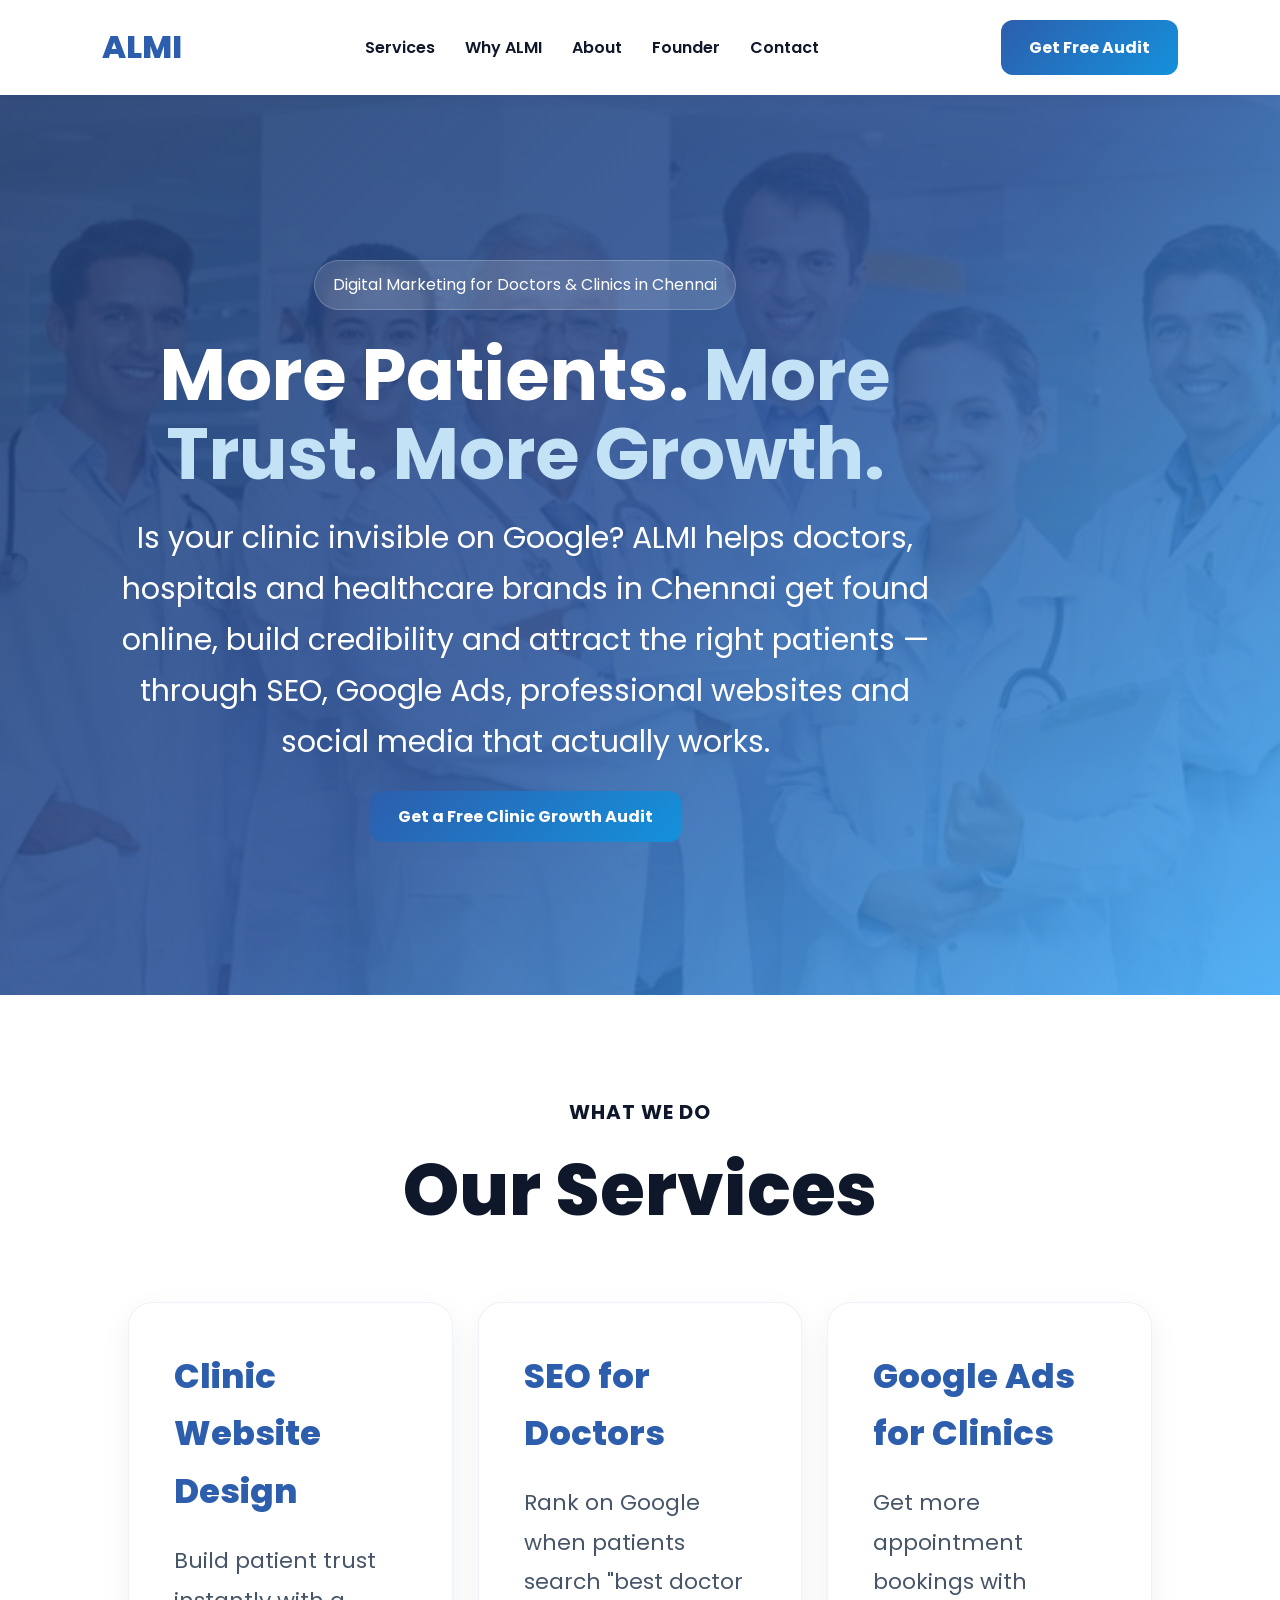
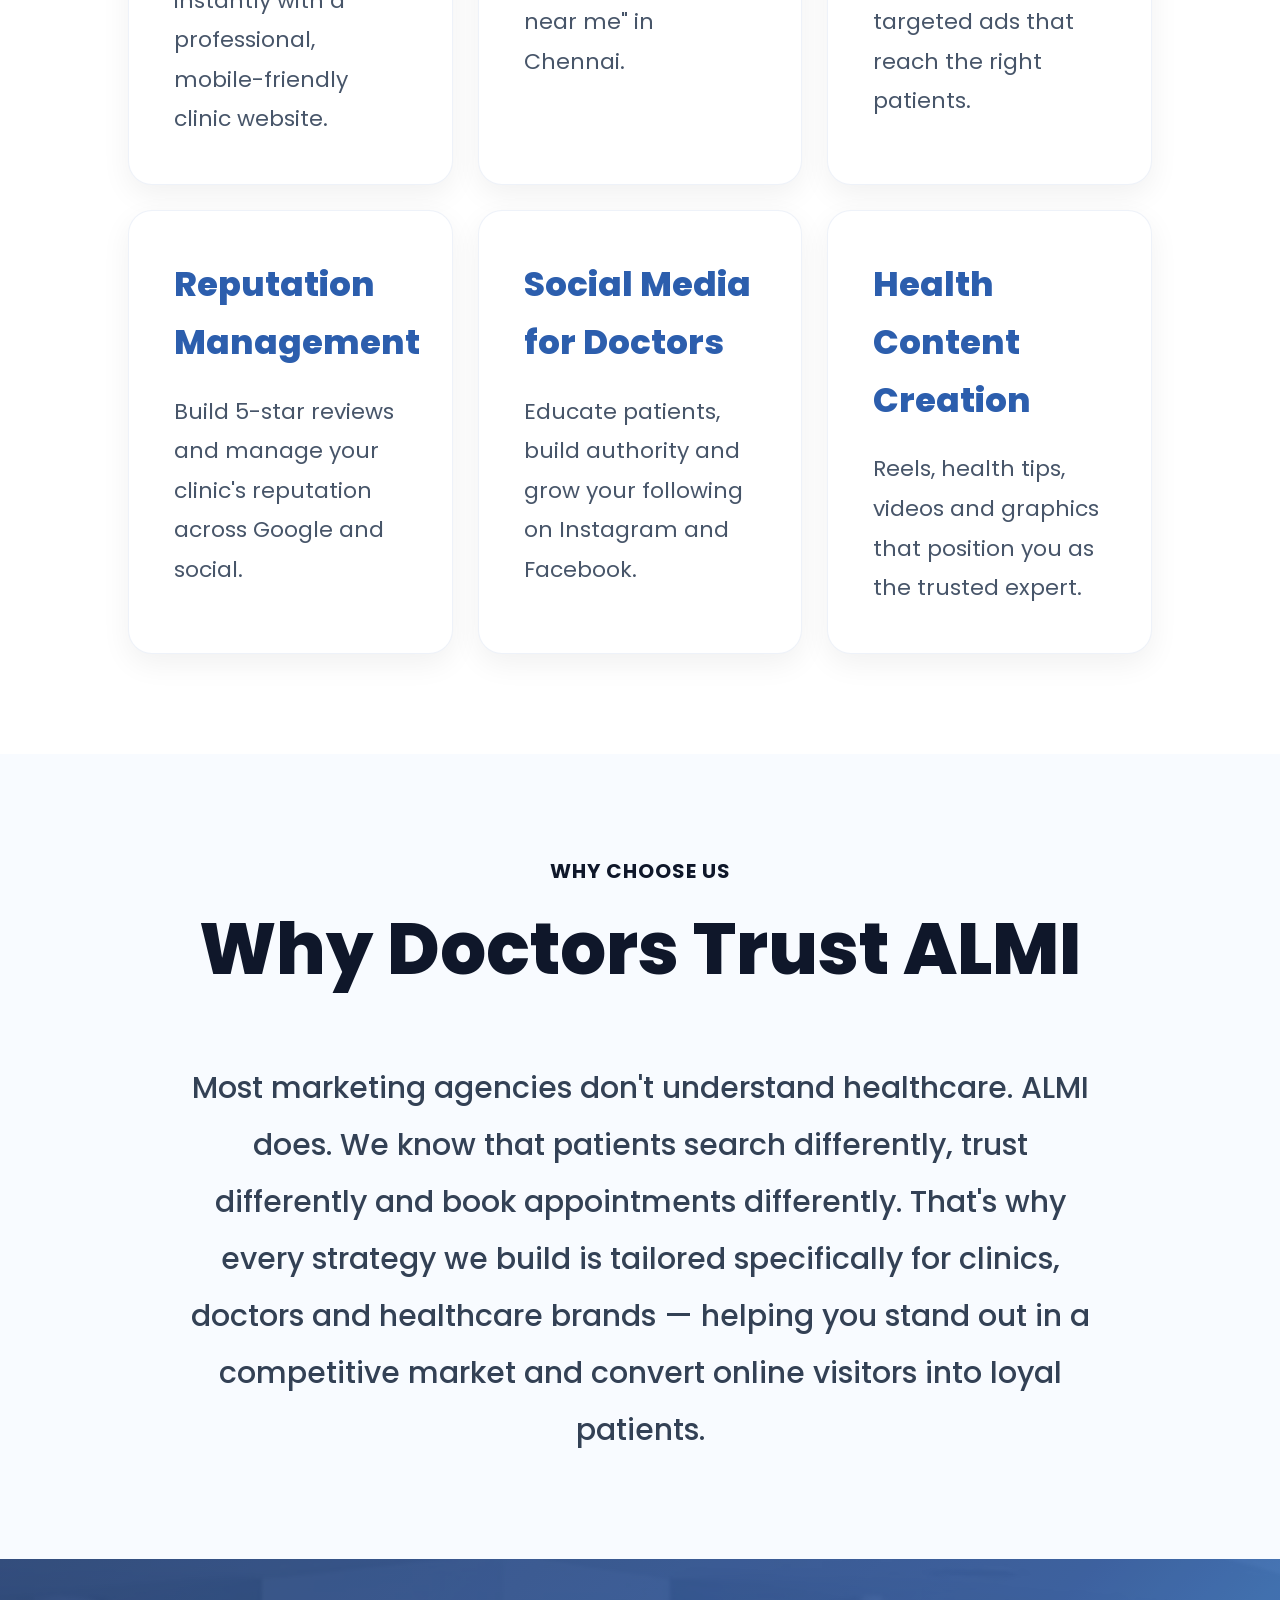
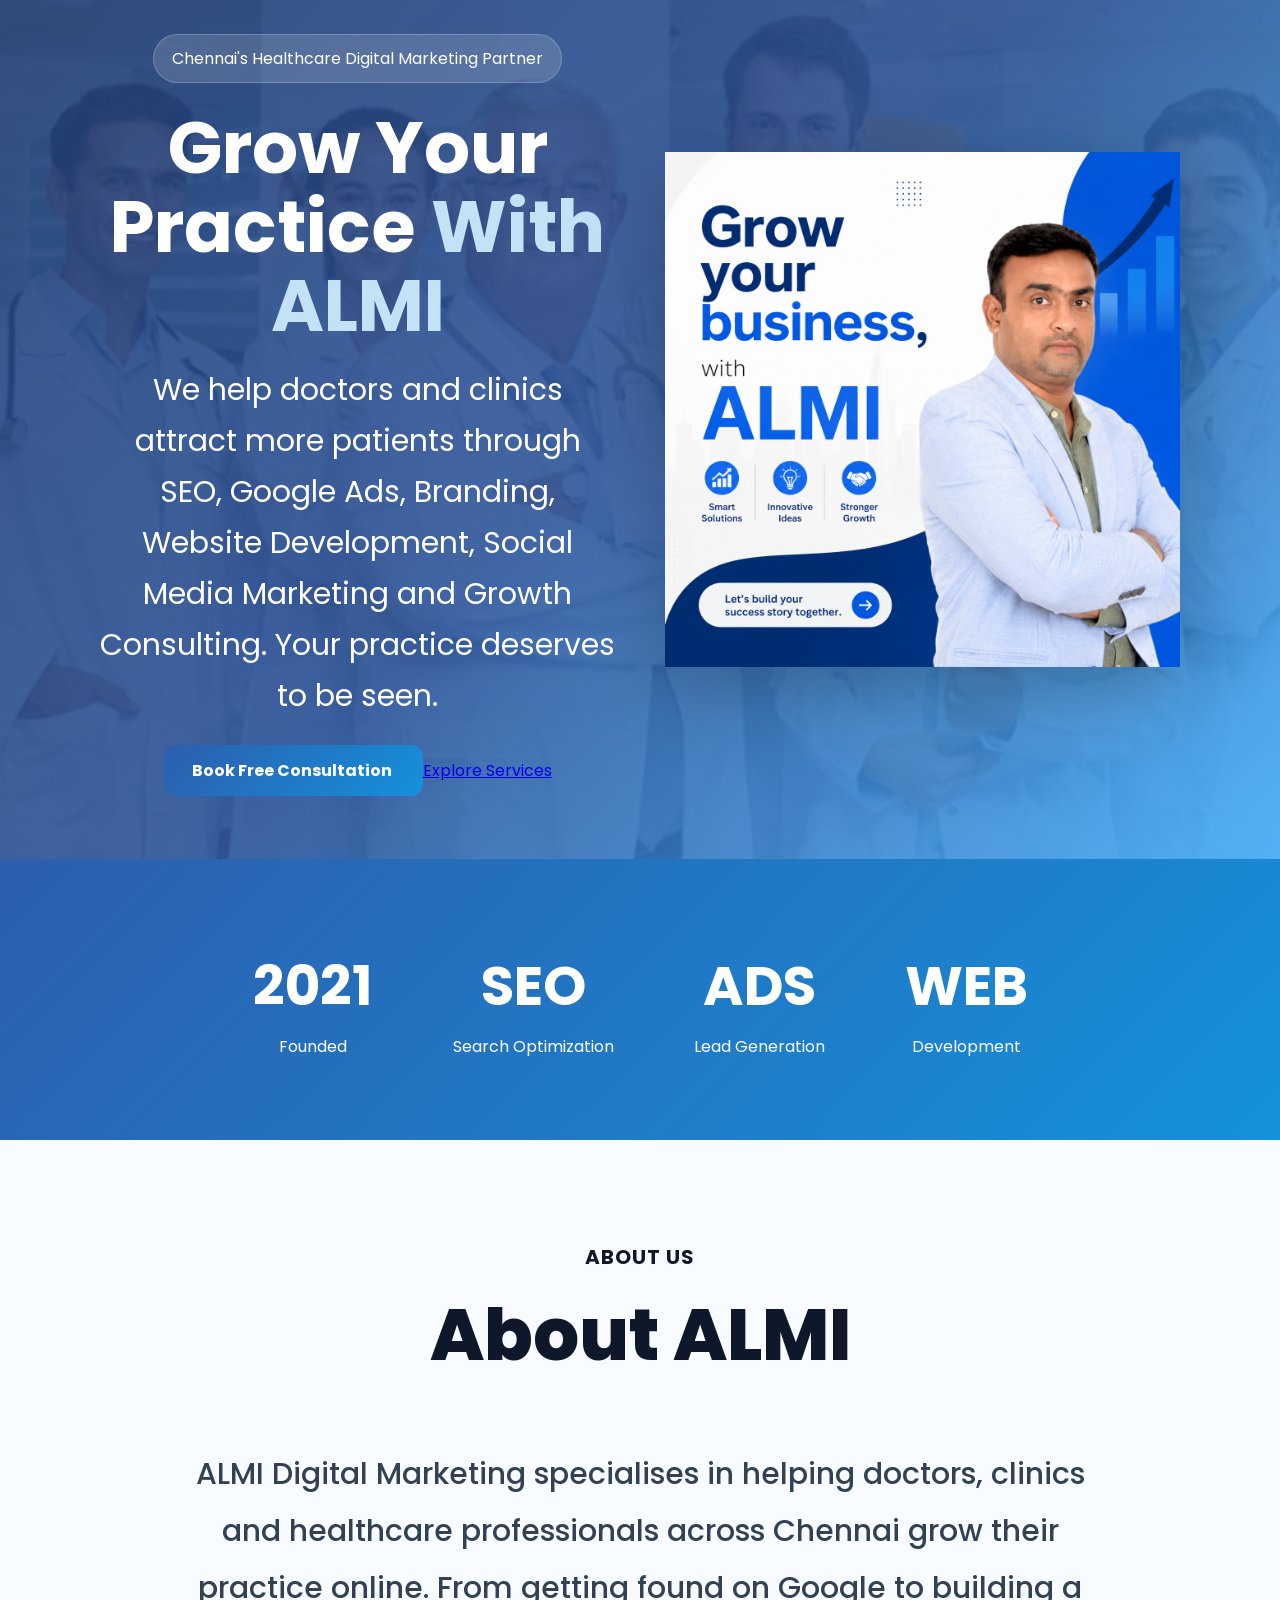
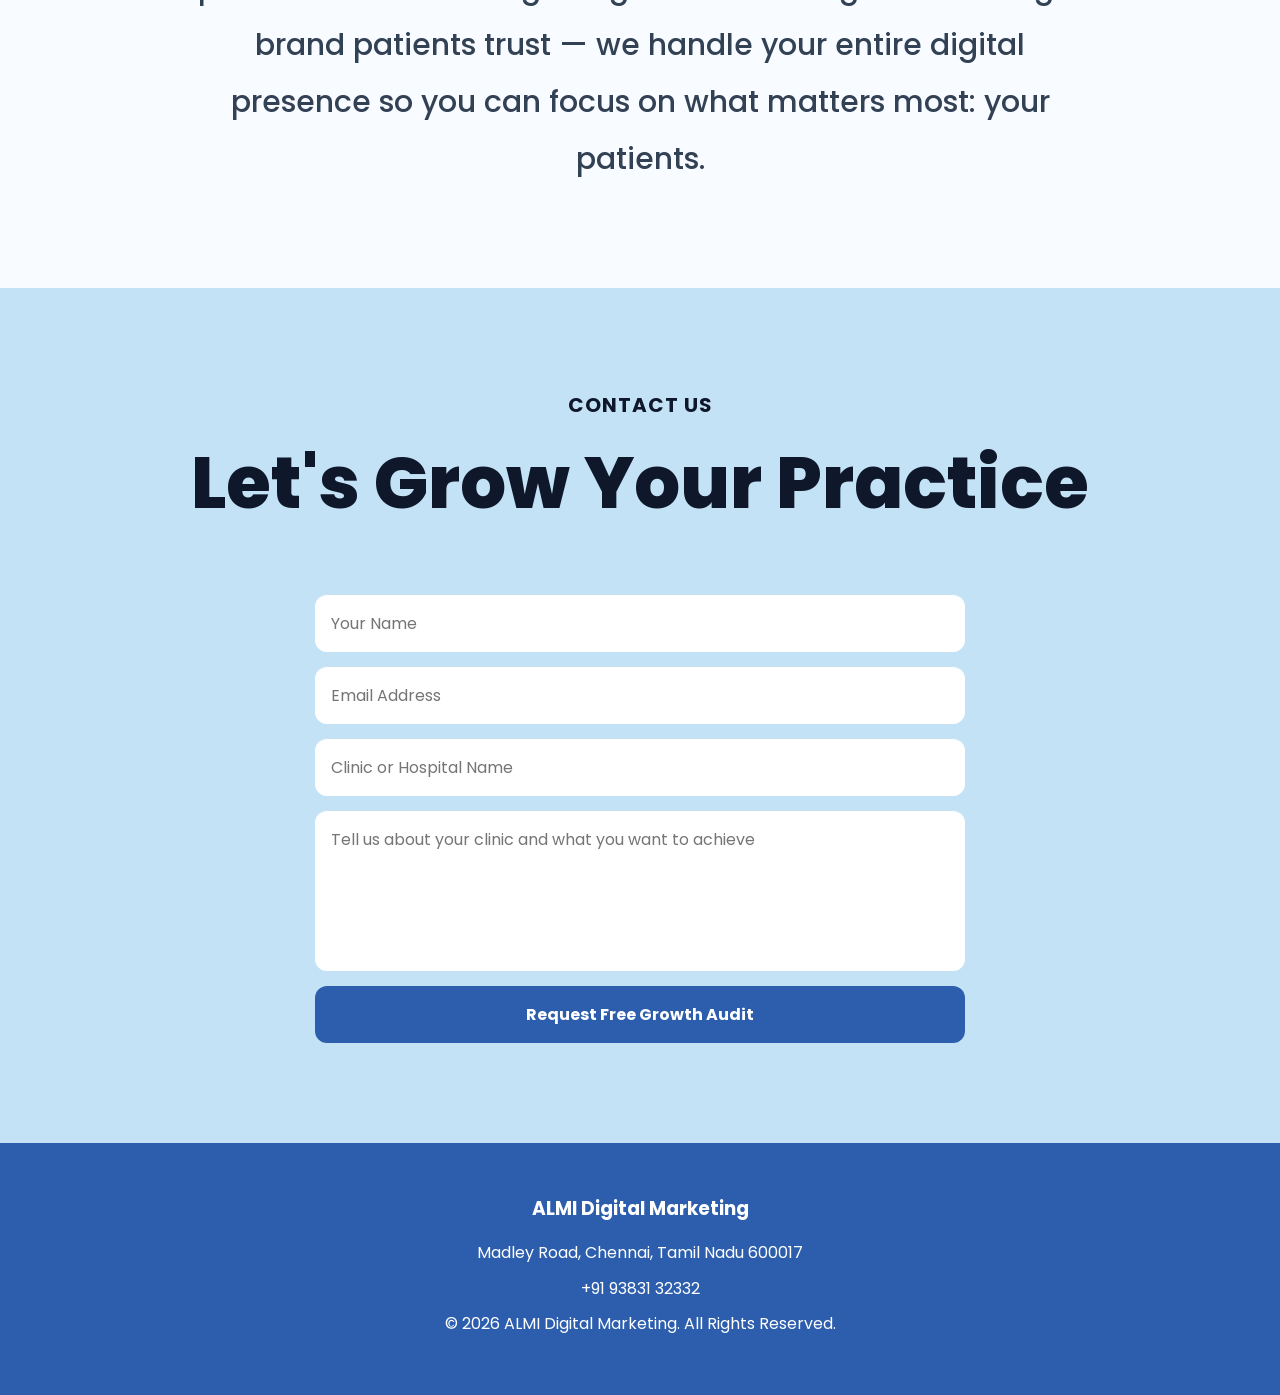
==== commit 71b7e2b8: "Updated Content" ====
--- a/Doctor/index.html
+++ b/Doctor/index.html
@@ -4,8 +4,9 @@
 <meta charset="UTF-8">
 <meta name="viewport" content="width=device-width, initial-scale=1.0">
 
-<title>ALMI Digital Marketing</title>
-
+<title>ALMI Digital Marketing – For Doctors & Clinics in Chennai</title>
+
+<link href="https://fonts.googleapis.com/css2?family=Poppins:wght@300;400;500;600;700;800&display=swap" rel="stylesheet"/>
 <link rel="preconnect" href="https://fonts.googleapis.com">
 <link rel="preconnect" href="https://fonts.gstatic.com" crossorigin>
 <link href="https://fonts.googleapis.com/css2?family=Manrope:wght@400;500;600;700;800&display=swap" rel="stylesheet">
@@ -17,48 +18,55 @@
 
 <header>
     <nav>
-        <div class="logo">ALMI</div>
+        <a href="../Home/home.html" class="logo">ALMI</a>
 
         <ul>
-    <li><a href="#services">Services</a></li>
-    <li><a href="#videos">Portfolio</a></li>
-    <li><a href="#about">About</a></li>
-    <li><a href="#founder">Founder</a></li>
-    <li><a href="#contact">Contact</a></li>
-</ul>
-
-        <a href="#contact" class="btn">Get Consultation</a>
+            <li><a href="#services">Services</a></li>
+            <li><a href="#why">Why ALMI</a></li>
+            <li><a href="#about">About</a></li>
+            <li><a href="#founder">Founder</a></li>
+            <li><a href="#contact">Contact</a></li>
+        </ul>
+
+        <a href="#contact" class="btn">Get Free Audit</a>
     </nav>
 </header>
 
+<!-- HERO 1 — Doctor focused -->
 <section class="hero">
 
-    <div class="hero-content">
-
-        <span class="badge">
-            Chennai Based Digital Marketing Agency
-        </span>
-
-        <h1>
-            Helping Businesses
-            <span>Grow Online</span>
-        </h1>
-
-        <p>
-            ALMI Digital Marketing helps businesses, clinics,
-            doctors and local brands attract more customers
-            through websites, SEO, Google Ads, branding,
-            social media marketing and content creation.
-        </p>
-
-        <a href="#contact" class="btn">
-            Book Free Consultation
-        </a>
-
-    </div>
-
-</section>
-
+    <div class="hero-container">
+
+        <div class="hero-content">
+
+            <span class="badge">
+                Digital Marketing for Doctors &amp; Clinics in Chennai
+            </span>
+
+            <h1>
+                More Patients.
+                <span>More Trust. More Growth.</span>
+            </h1>
+
+            <p>
+                Is your clinic invisible on Google? ALMI helps doctors,
+                hospitals and healthcare brands in Chennai get found online,
+                build credibility and attract the right patients —
+                through SEO, Google Ads, professional websites and
+                social media that actually works.
+            </p>
+
+            <a href="#contact" class="btn">
+                Get a Free Clinic Growth Audit
+            </a>
+
+        </div>
+
+    </div>
+
+</section>
+
+<!-- SERVICES -->
 <section id="services" class="services">
 
     <div class="section-header">
@@ -69,83 +77,149 @@
     <div class="service-grid">
 
         <div class="card">
-            <h3>Website Development</h3>
-            <p>
-                Professional websites designed for trust,
-                conversions and business growth.
-            </p>
-        </div>
-
-        <div class="card">
-            <h3>SEO Optimization</h3>
-            <p>
-                Improve Google rankings and increase
-                online visibility.
-            </p>
-        </div>
-
-        <div class="card">
-            <h3>Google Ads</h3>
-            <p>
-                Generate qualified leads with
-                high-converting campaigns.
-            </p>
-        </div>
-
-        <div class="card">
-            <h3>Google Analytics</h3>
-            <p>
-                Track performance and make
-                data-driven decisions.
-            </p>
-        </div>
-
-        <div class="card">
-            <h3>Social Media Marketing</h3>
-            <p>
-                Build trust and engagement
-                across all platforms.
-            </p>
-        </div>
-
-        <div class="card">
-            <h3>Content Creation</h3>
-            <p>
-                Reels, videos, graphics and content
-                that drives results.
-            </p>
-        </div>
-
-    </div>
-
-</section>
-<section id="videos" class="videos">
-
-    <div class="section-header">
-        <span>OUR PORTFOLIO</span>
-        <h2>Featured Video Projects</h2>
-    </div>
-
-    <div class="video-carousel">
-
-        <a href="https://youtu.be/crXOXk9kGbU" target="_blank" class="video-card">
-            <img src="https://img.youtube.com/vi/crXOXk9kGbU/maxresdefault.jpg" alt="Project 1">
-            <div class="play-btn">▶</div>
-        </a>
-
-        <a href="https://youtu.be/ATpO18E4nTU" target="_blank" class="video-card">
-            <img src="https://img.youtube.com/vi/ATpO18E4nTU/maxresdefault.jpg" alt="Project 2">
-            <div class="play-btn">▶</div>
-        </a>
-
-        <a href="https://youtu.be/mYVspptCDOw" target="_blank" class="video-card">
-            <img src="https://img.youtube.com/vi/mYVspptCDOw/maxresdefault.jpg" alt="Project 3">
-            <div class="play-btn">▶</div>
-        </a>
-
-    </div>
-
-</section>
+            <h3>Clinic Website Design</h3>
+            <p>
+                Build patient trust instantly with a
+                professional, mobile-friendly clinic website.
+            </p>
+        </div>
+
+        <div class="card">
+            <h3>SEO for Doctors</h3>
+            <p>
+                Rank on Google when patients search
+                "best doctor near me" in Chennai.
+            </p>
+        </div>
+
+        <div class="card">
+            <h3>Google Ads for Clinics</h3>
+            <p>
+                Get more appointment bookings with
+                targeted ads that reach the right patients.
+            </p>
+        </div>
+
+        <div class="card">
+            <h3>Reputation Management</h3>
+            <p>
+                Build 5-star reviews and manage your
+                clinic's reputation across Google and social.
+            </p>
+        </div>
+
+        <div class="card">
+            <h3>Social Media for Doctors</h3>
+            <p>
+                Educate patients, build authority and
+                grow your following on Instagram and Facebook.
+            </p>
+        </div>
+
+        <div class="card">
+            <h3>Health Content Creation</h3>
+            <p>
+                Reels, health tips, videos and graphics
+                that position you as the trusted expert.
+            </p>
+        </div>
+
+    </div>
+
+</section>
+
+<!-- WHY ALMI -->
+<section id="why" class="about">
+
+    <div class="section-header">
+        <span>WHY CHOOSE US</span>
+        <h2>Why Doctors Trust ALMI</h2>
+    </div>
+
+    <p>
+        Most marketing agencies don't understand healthcare.
+        ALMI does. We know that patients search differently,
+        trust differently and book appointments differently.
+        That's why every strategy we build is tailored
+        specifically for clinics, doctors and healthcare brands —
+        helping you stand out in a competitive market and
+        convert online visitors into loyal patients.
+    </p>
+
+</section>
+
+<!-- HERO 2 — Founder -->
+<section class="hero">
+
+    <div class="hero-container">
+
+        <div class="hero-content">
+
+            <span class="badge">
+                Chennai's Healthcare Digital Marketing Partner
+            </span>
+
+            <h1>
+                Grow Your Practice
+                <span>With ALMI</span>
+            </h1>
+
+            <p>
+                We help doctors and clinics attract more patients through
+                SEO, Google Ads, Branding, Website Development,
+                Social Media Marketing and Growth Consulting.
+                Your practice deserves to be seen.
+            </p>
+
+            <div class="hero-buttons">
+                <a href="#contact" class="btn">
+                    Book Free Consultation
+                </a>
+
+                <a href="#services" class="btn-secondary">
+                    Explore Services
+                </a>
+            </div>
+
+        </div>
+
+        <div class="hero-image">
+            <img
+                src="images/founder.png"
+                alt="Mohammed Mubarak - Founder ALMI"
+            >
+        </div>
+
+    </div>
+
+</section>
+
+<!-- STATS -->
+<section class="stats">
+
+    <div class="stat">
+        <h3>2021</h3>
+        <p>Founded</p>
+    </div>
+
+    <div class="stat">
+        <h3>SEO</h3>
+        <p>Search Optimization</p>
+    </div>
+
+    <div class="stat">
+        <h3>ADS</h3>
+        <p>Lead Generation</p>
+    </div>
+
+    <div class="stat">
+        <h3>WEB</h3>
+        <p>Development</p>
+    </div>
+
+</section>
+
+<!-- ABOUT -->
 <section id="about" class="about">
 
     <div class="section-header">
@@ -154,86 +228,21 @@
     </div>
 
     <p>
-        ALMI Digital Marketing is a Chennai-based agency
-        helping businesses succeed through modern digital
-        marketing strategies, branding, website development,
-        SEO, advertising and growth consulting.
+        ALMI Digital Marketing specialises in helping doctors, clinics
+        and healthcare professionals across Chennai grow their practice online.
+        From getting found on Google to building a brand patients trust —
+        we handle your entire digital presence so you can focus on
+        what matters most: your patients.
     </p>
 
 </section>
 
-<section id="founder" class="founder">
-
-    <div class="founder-container">
-
-        <div class="founder-image">
-            <img src="images/founder.png"
-                 alt="Mohammed Mubarak">
-        </div>
-
-        <div class="founder-content">
-
-            <span class="founder-tag">
-                LEADERSHIP
-            </span>
-
-            <h2>Meet Our Founder</h2>
-
-            <h3>Mohammed Mubarak</h3>
-
-            <p>
-                Mohammed Mubarak is the Founder & CEO of ALMI Digital Marketing.
-                With a passion for innovation and business growth, he helps
-                companies build a powerful digital presence through strategic
-                marketing, branding, SEO, website development, and performance
-                advertising.
-            </p>
-
-            <p>
-                His mission is simple — empower businesses with modern digital
-                solutions that drive measurable results, increase visibility,
-                and accelerate long-term growth.
-            </p>
-
-            <blockquote>
-                "Empowering Digital Dreams, Taking The Business Ahead."
-            </blockquote>
-
-        </div>
-
-    </div>
-
-</section>
-
-<section class="stats">
-
-    <div class="stat">
-        <h3>2021</h3>
-        <p>Founded</p>
-    </div>
-
-    <div class="stat">
-        <h3>SEO</h3>
-        <p>Search Optimization</p>
-    </div>
-
-    <div class="stat">
-        <h3>ADS</h3>
-        <p>Lead Generation</p>
-    </div>
-
-    <div class="stat">
-        <h3>WEB</h3>
-        <p>Development</p>
-    </div>
-
-</section>
-
+<!-- CONTACT -->
 <section id="contact" class="contact">
 
     <div class="section-header">
         <span>CONTACT US</span>
-        <h2>Let's Grow Your Business</h2>
+        <h2>Let's Grow Your Practice</h2>
     </div>
 
     <form id="contactForm">
@@ -252,15 +261,15 @@
 
         <input
             type="text"
-            placeholder="Business Name"
+            placeholder="Clinic or Hospital Name"
         >
 
         <textarea
-            placeholder="Tell us about your project"
+            placeholder="Tell us about your clinic and what you want to achieve"
         ></textarea>
 
         <button type="submit">
-            Request Consultation
+            Request Free Growth Audit
         </button>
 
     </form>
@@ -271,18 +280,11 @@
 
     <h3>ALMI Digital Marketing</h3>
 
-    <p>
-       Madley Road, Chennai, Tamil Nadu 600017
-    </p>
-
-    <p>
-        +91 93831 32332
-    </p>
-
-    <p>
-        © 2026 ALMI Digital Marketing.
-        All Rights Reserved.
-    </p>
+    <p>Madley Road, Chennai, Tamil Nadu 600017</p>
+
+    <p>+91 93831 32332</p>
+
+    <p>© 2026 ALMI Digital Marketing. All Rights Reserved.</p>
 
 </footer>
 
--- a/Doctor/style.css
+++ b/Doctor/style.css
@@ -1,3 +1,4 @@
+@import url("https://fonts.googleapis.com/css2?family=Poppins:wght@300;400;500;600;700;800&display=swap");
 :root{
     --primary:#2C5EAD;
     --secondary:#1591DC;
@@ -10,7 +11,7 @@
     margin:0;
     padding:0;
     box-sizing:border-box;
-    font-family:'Manrope',sans-serif;
+    font-family:'Poppins',sans-serif;
 }
 
 html{
@@ -35,10 +36,16 @@
     box-shadow:0 2px 15px rgba(0,0,0,.06);
 }
 
-.logo{
-    font-size:30px;
-    font-weight:800;
-    color:var(--primary);
+.logo {
+  text-decoration: none;
+  font-size: 32px;
+  font-weight: 800;
+  color: var(--primary);
+  transition: 0.3s;
+}
+
+.logo:hover {
+  color: var(--secondary);
 }
 
 nav ul{
@@ -282,7 +289,71 @@
     color:#334155;
     margin-bottom:20px;
 }
-
+.hero {
+    min-height: 100vh;
+    background: linear-gradient(
+        135deg,
+        #1e3c72,
+        #2a5298,
+        #3fa9f5
+    );
+    display: flex;
+    align-items: center;
+    overflow: hidden;
+}
+
+.hero-container {
+    width: 90%;
+    max-width: 1300px;
+    margin: auto;
+
+    display: flex;
+    align-items: center;
+    justify-content: space-between;
+    gap: 50px;
+}
+
+.hero-content {
+    flex: 1;
+    color: white;
+}
+
+.hero-image {
+    flex: 1;
+    display: flex;
+    justify-content: center;
+    align-items: flex-end;
+}
+
+.hero-image img {
+    width: 100%;
+    max-width: 550px;
+    object-fit: contain;
+
+    filter: drop-shadow(
+        0 20px 40px rgba(0,0,0,0.25)
+    );
+}
+.hero {
+    position: relative;
+    overflow: hidden;
+}
+
+.hero::before {
+    content: '';
+    position: absolute;
+    inset: 0;
+    background-image: url('images/doctor.png');
+    background-size: cover;
+    background-position: center;
+    opacity: 0.12;        /* low opacity = light/faded look */
+    z-index: 0;
+}
+
+.hero-container {
+    position: relative;
+    z-index: 1;           /* keeps text above the background image */
+}
 .founder-content blockquote{
     font-size:28px;
     font-weight:700;
